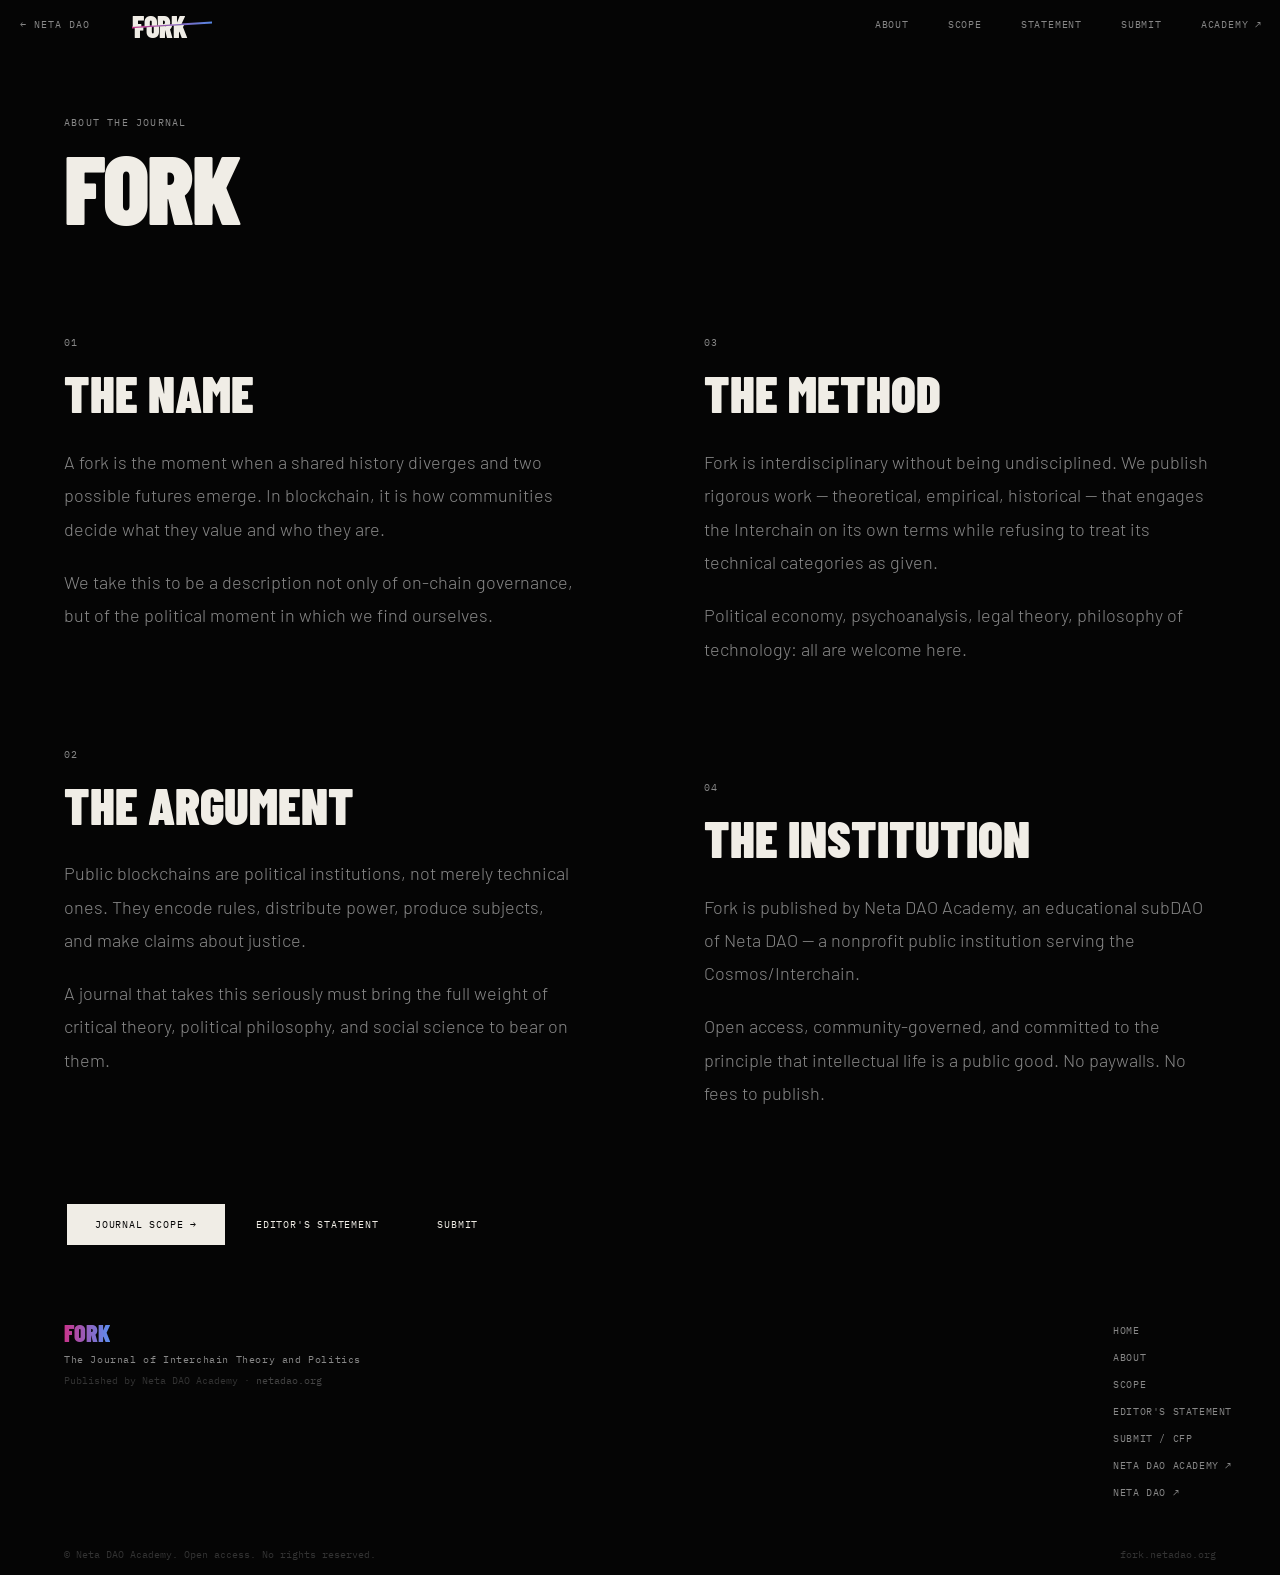
==== about.html @ 756f31cd "Add files via upload" ====
<!DOCTYPE html>
<html lang="en">
<head>
  <meta charset="UTF-8" />
  <meta name="viewport" content="width=device-width, initial-scale=1.0" />
  <title>About — Fork</title>
  <meta name="description" content="About Fork: The Journal of Interchain Theory and Politics." />
  <link rel="preconnect" href="https://fonts.googleapis.com" />
  <link rel="preconnect" href="https://fonts.gstatic.com" crossorigin />
  <link href="https://fonts.googleapis.com/css2?family=Barlow+Condensed:wght@400;700;900&family=IBM+Plex+Mono:wght@400;500&family=Barlow:wght@300;400&display=swap" rel="stylesheet" />
  <style>
    :root {
      --ink:   #050505;
      --paper: #f0ede6;
      --dim:   #888;
      --pink:  #C9338A;
      --blue:  #5B8EF0;
      --rule:  3px solid #050505;
      --thin:  1px solid #1a1a1a;
      --font-display: 'Barlow Condensed', sans-serif;
      --font-body:    'Barlow', sans-serif;
      --font-mono:    'IBM Plex Mono', monospace;
    }

    *, *::before, *::after { box-sizing: border-box; margin: 0; padding: 0; }
    html { scroll-behavior: smooth; }
    body {
      background: var(--ink);
      color: var(--paper);
      font-family: var(--font-body);
      -webkit-font-smoothing: antialiased;
    }
    a { color: inherit; text-decoration: none; }

    .grad-text {
      background: linear-gradient(90deg, #C9338A 0%, #5B8EF0 100%);
      -webkit-background-clip: text;
      -webkit-text-fill-color: transparent;
      background-clip: text;
    }

    /* ── Nav strip ── */
    .nav {
      position: fixed; top: 0; left: 0; right: 0; z-index: 100;
      border-bottom: var(--rule); background: var(--ink);
      display: flex; align-items: stretch; height: 52px;
    }
    .nav-home {
      font-family: var(--font-mono); font-size: 10px; letter-spacing: 0.1em;
      text-transform: uppercase; color: var(--dim);
      display: flex; align-items: center; padding: 0 20px;
      border-right: var(--rule); transition: color 0.15s;
    }
    .nav-home:hover { color: var(--paper); }
    .nav-title {
      font-family: var(--font-display); font-size: 18px; font-weight: 900;
      text-transform: uppercase; letter-spacing: 0.02em;
      display: flex; align-items: center; padding: 0 24px;
    }
    .nav-right {
      margin-left: auto; display: flex; align-items: stretch;
    }
    .nav-right a {
      font-family: var(--font-mono); font-size: 10px; letter-spacing: 0.08em;
      text-transform: uppercase; color: var(--dim);
      display: flex; align-items: center; padding: 0 18px;
      border-left: var(--rule); transition: color 0.15s;
    }
    .nav-right a:hover { color: var(--paper); }

    /* ── Cover — full viewport ── */
    .cover {
      display: grid;
      grid-template-rows: 1fr auto;
      border-bottom: var(--rule);
      padding-top: 52px;
    }
    .cover-main {
      display: grid;
      grid-template-columns: 1fr 1fr;
      border-bottom: var(--rule);
    }
    .cover-title-panel {
      padding: 72px 64px;
      border-right: var(--rule);
      display: flex;
      flex-direction: column;
      justify-content: flex-end;
    }
    .fork-label {
      font-family: var(--font-mono); font-size: 10px; letter-spacing: 0.14em;
      text-transform: uppercase; color: var(--dim); margin-bottom: 24px;
    }
    .fork-name {
      font-family: var(--font-display);
      font-size: clamp(96px, 14vw, 180px);
      font-weight: 900;
      text-transform: uppercase;
      line-height: 0.85;
      letter-spacing: -0.02em;
      margin-bottom: 28px;
    }
    .fork-subtitle {
      font-family: var(--font-display);
      font-size: clamp(18px, 2.5vw, 28px);
      font-weight: 400;
      text-transform: uppercase;
      letter-spacing: 0.04em;
      color: var(--dim);
      line-height: 1.3;
      max-width: 480px;
    }
    .cover-info-panel {
      padding: 72px 64px;
      display: flex;
      flex-direction: column;
      justify-content: flex-end;
    }
    .cover-meta {
      font-family: var(--font-mono); font-size: 10px;
      color: var(--dim); letter-spacing: 0.06em; text-transform: uppercase;
      margin-bottom: 32px; line-height: 2;
    }
    .cover-meta span { color: var(--paper); }
    .cover-statement {
      font-size: 16px; font-weight: 300; color: var(--paper);
      line-height: 1.8; max-width: 480px; margin-bottom: 40px;
    }
    .cover-cta { display: flex; gap: 0; }
    .btn {
      font-family: var(--font-mono); font-size: 10px; letter-spacing: 0.08em;
      text-transform: uppercase; padding: 14px 28px; cursor: pointer;
      display: inline-flex; align-items: center; gap: 8px;
      border: var(--rule); transition: all 0.15s;
    }
    .btn + .btn { border-left: none; }
    .btn-primary { background: var(--paper); color: var(--ink); }
    .btn-primary:hover { background: #d8d5ce; }
    .btn-outline { background: transparent; color: var(--paper); }
    .btn-outline:hover { background: #111; }

    /* Issue number bar */
    .cover-strip {
      display: flex; align-items: center; justify-content: space-between;
      padding: 16px 64px; border-top: none;
    }
    .cover-strip-label {
      font-family: var(--font-mono); font-size: 10px; color: var(--dim);
      letter-spacing: 0.1em; text-transform: uppercase;
    }
    .cover-strip-status {
      font-family: var(--font-mono); font-size: 10px; letter-spacing: 0.08em;
      text-transform: uppercase; padding: 4px 12px; border: 1px solid var(--pink); color: var(--pink);
    }

    /* ── Manifesto section ── */
    .section { border-bottom: var(--rule); }
    .section-inner { padding: 72px 64px; }
    .section-label {
      font-family: var(--font-mono); font-size: 10px; letter-spacing: 0.14em;
      text-transform: uppercase; color: var(--dim); margin-bottom: 20px;
      display: flex; align-items: center; gap: 12px;
    }
    .section-label::before { content: ''; display: block; width: 24px; height: 2px; background: currentColor; flex-shrink: 0; }
    .manifesto-grid {
      display: grid; grid-template-columns: 1fr 1fr; gap: 0;
      border-top: var(--rule);
    }
    .manifesto-panel {
      padding: 48px; border-right: var(--rule);
    }
    .manifesto-panel:last-child { border-right: none; }
    .manifesto-panel:nth-child(n+3) { border-top: var(--rule); }
    .manifesto-num {
      font-family: var(--font-mono); font-size: 10px; color: var(--dim);
      letter-spacing: 0.08em; margin-bottom: 20px; display: block;
    }
    .manifesto-heading {
      font-family: var(--font-display); font-size: 28px; font-weight: 900;
      text-transform: uppercase; line-height: 1; margin-bottom: 16px;
    }
    .manifesto-body { font-size: 14px; color: var(--dim); line-height: 1.75; font-weight: 300; }

    /* ── Scope ── */
    .scope-grid {
      display: grid; grid-template-columns: repeat(4, 1fr);
      border-top: var(--rule);
    }
    .scope-item {
      padding: 32px 28px; border-right: var(--rule);
    }
    .scope-item:last-child { border-right: none; }
    .scope-item h4 {
      font-family: var(--font-display); font-size: 20px; font-weight: 900;
      text-transform: uppercase; margin-bottom: 10px;
    }
    .scope-item p { font-size: 13px; color: var(--dim); line-height: 1.7; }

    /* ── Submissions form ── */
    .submissions-grid {
      display: grid; grid-template-columns: 1fr 1fr;
      border-top: var(--rule);
    }
    .submissions-info { padding: 56px 64px; border-right: var(--rule); }
    .submissions-form-panel { padding: 56px 64px; }
    .form-group { margin-bottom: 24px; }
    .form-label {
      font-family: var(--font-mono); font-size: 10px; letter-spacing: 0.1em;
      text-transform: uppercase; color: var(--dim); display: block; margin-bottom: 8px;
    }
    .form-input, .form-select, .form-textarea {
      width: 100%; background: #0d0d0d; border: var(--thin);
      color: var(--paper); font-family: var(--font-body); font-size: 14px;
      padding: 12px 14px; outline: none; transition: border-color 0.15s;
      -webkit-appearance: none;
    }
    .form-input:focus, .form-select:focus, .form-textarea:focus { border-color: var(--blue); }
    .form-textarea { resize: vertical; min-height: 120px; }
    .form-select { cursor: pointer; }
    .form-select option { background: #111; }
    .form-note { font-size: 12px; color: var(--dim); line-height: 1.65; margin-top: 20px; }

    /* ── Footer ── */
    .footer { border-top: var(--rule); }
    .footer-inner {
      display: grid; grid-template-columns: 1fr auto;
      border-bottom: var(--rule);
    }
    .footer-left { padding: 32px 64px; border-right: var(--rule); }
    .footer-right { padding: 32px 48px; }
    .footer-name {
      font-family: var(--font-display); font-size: 24px; font-weight: 900;
      text-transform: uppercase; margin-bottom: 6px;
    }
    .footer-tagline { font-family: var(--font-mono); font-size: 10px; color: var(--dim); letter-spacing: 0.06em; }
    .footer-links { list-style: none; display: flex; flex-direction: column; gap: 8px; }
    .footer-links a { font-family: var(--font-mono); font-size: 10px; letter-spacing: 0.06em; text-transform: uppercase; color: var(--dim); transition: color 0.15s; }
    .footer-links a:hover { color: var(--paper); }
    .footer-bottom { padding: 14px 64px; display: flex; justify-content: space-between; align-items: center; }
    .footer-copy { font-family: var(--font-mono); font-size: 10px; color: #333; }

    /* ── Animations ── */
    .reveal { opacity: 0; transform: translateY(12px); transition: opacity 0.5s ease, transform 0.5s ease; }
    .reveal.visible { opacity: 1; transform: translateY(0); }
    @media (prefers-reduced-motion: reduce) { .reveal { opacity: 1; transform: none; transition: none; } }

    /* ── Responsive ── */
    @media (max-width: 900px) {
      .cover-main { grid-template-columns: 1fr; }
      .cover-title-panel { border-right: none; border-bottom: var(--rule); padding: 56px 36px; }
      .cover-info-panel { padding: 48px 36px; }
      .cover-strip { padding: 14px 36px; }
      .section-inner { padding: 48px 36px; }
      .manifesto-grid { grid-template-columns: 1fr; }
      .manifesto-panel { border-right: none; border-bottom: var(--rule); }
      .manifesto-panel:last-child { border-bottom: none; }
      .manifesto-panel:nth-child(n+3) { border-top: none; }
      .scope-grid { grid-template-columns: 1fr 1fr; }
      .scope-item:nth-child(2n) { border-right: none; }
      .scope-item:nth-child(n+3) { border-top: var(--rule); }
      .submissions-grid { grid-template-columns: 1fr; }
      .submissions-info { border-right: none; border-bottom: var(--rule); padding: 48px 36px; }
      .submissions-form-panel { padding: 48px 36px; }
      .footer-inner { grid-template-columns: 1fr; }
      .footer-left { border-right: none; border-bottom: var(--rule); padding: 28px 36px; }
      .footer-right { padding: 28px 36px; }
      .footer-bottom { padding: 14px 36px; flex-direction: column; gap: 8px; align-items: flex-start; }
    }
    @media (max-width: 640px) {
      .nav-title { display: none; }
      .fork-name { font-size: clamp(72px, 18vw, 120px); }
      .scope-grid { grid-template-columns: 1fr; }
      .scope-item { border-right: none; border-bottom: var(--rule); }
      .scope-item:last-child { border-bottom: none; }
      .nav-right a:not(:last-child) { display: none; }
    }
  
  .active-nav { color: var(--paper) !important; }
  .nav-logo-link { text-decoration: none; transition: opacity 0.15s; }
  .nav-logo-link:hover { opacity: 0.8; }</style>
</head>
<body>

  <nav class="nav">
    <a href="https://netadao.org" class="nav-home">← Neta DAO</a>
    <a href="/" class="nav-logo-link" style="display:flex;align-items:center;padding:0 16px;border-right:var(--rule);border-left:var(--rule);"><svg viewBox="0 0 160 66" width="80" height="33" xmlns="http://www.w3.org/2000/svg">
        <defs>
          <clipPath id="nt"><polygon points="0,0 160,0 160,28 0,38"/></clipPath>
          <clipPath id="nb"><polygon points="4,40 164,30 164,73 4,73"/></clipPath>
          <linearGradient id="ng2" x1="0" y1="0" x2="1" y2="0"><stop offset="0%" stop-color="#C9338A"/><stop offset="100%" stop-color="#5B8EF0"/></linearGradient>
        </defs>
        <polygon points="0,37 160,27 160,31 0,41" fill="url(#ng2)" opacity="0.95"/>
        <text clip-path="url(#nt)" x="0" y="56" font-family="'Barlow Condensed',sans-serif" font-weight="900" font-size="56" fill="#f0ede6" letter-spacing="-1">FORK</text>
        <text clip-path="url(#nb)" x="4" y="59" font-family="'Barlow Condensed',sans-serif" font-weight="900" font-size="56" fill="#f0ede6" letter-spacing="-1">FORK</text>
      </svg></a>
    <div class="nav-right">
      <a href="/">About</a>
      <a href="/scope.html">Scope</a>
      <a href="/statement.html">Statement</a>
      <a href="/submit.html">Submit</a>
      <a href="https://academy.netadao.org">Academy ↗</a>
    </div>
  </nav>

  <div style="margin-top:52px;border-bottom:var(--rule);">
    <div style="padding:64px 64px 48px;border-bottom:var(--rule);">
      <p style="font-family:'IBM Plex Mono',monospace;font-size:10px;color:var(--dim);letter-spacing:0.12em;text-transform:uppercase;margin-bottom:16px;">About the Journal</p>
      <h1 style="font-family:'Barlow Condensed',sans-serif;font-size:clamp(52px,8vw,96px);font-weight:900;text-transform:uppercase;line-height:0.88;letter-spacing:-0.02em;">Fork</h1>
    </div>
    <div style="display:grid;grid-template-columns:1fr 1fr;">
      <div style="border-right:var(--rule);">
        <div style="padding:56px 64px;border-bottom:var(--rule);">
          <span style="font-family:'IBM Plex Mono',monospace;font-size:10px;color:var(--dim);letter-spacing:0.1em;text-transform:uppercase;display:block;margin-bottom:20px;">01</span>
          <h2 style="font-family:'Barlow Condensed',sans-serif;font-size:clamp(36px,4vw,56px);font-weight:900;text-transform:uppercase;line-height:0.95;margin-bottom:28px;">The Name</h2>
          <p style="font-size:18px;color:var(--dim);line-height:1.85;font-weight:300;">A fork is the moment when a shared history diverges and two possible futures emerge. In blockchain, it is how communities decide what they value and who they are.</p>
          <p style="font-size:18px;color:var(--dim);line-height:1.85;font-weight:300;margin-top:20px;">We take this to be a description not only of on-chain governance, but of the political moment in which we find ourselves.</p>
        </div>
        <div style="padding:56px 64px;">
          <span style="font-family:'IBM Plex Mono',monospace;font-size:10px;color:var(--dim);letter-spacing:0.1em;text-transform:uppercase;display:block;margin-bottom:20px;">02</span>
          <h2 style="font-family:'Barlow Condensed',sans-serif;font-size:clamp(36px,4vw,56px);font-weight:900;text-transform:uppercase;line-height:0.95;margin-bottom:28px;">The Argument</h2>
          <p style="font-size:18px;color:var(--dim);line-height:1.85;font-weight:300;">Public blockchains are political institutions, not merely technical ones. They encode rules, distribute power, produce subjects, and make claims about justice.</p>
          <p style="font-size:18px;color:var(--dim);line-height:1.85;font-weight:300;margin-top:20px;">A journal that takes this seriously must bring the full weight of critical theory, political philosophy, and social science to bear on them.</p>
        </div>
      </div>
      <div>
        <div style="padding:56px 64px;border-bottom:var(--rule);">
          <span style="font-family:'IBM Plex Mono',monospace;font-size:10px;color:var(--dim);letter-spacing:0.1em;text-transform:uppercase;display:block;margin-bottom:20px;">03</span>
          <h2 style="font-family:'Barlow Condensed',sans-serif;font-size:clamp(36px,4vw,56px);font-weight:900;text-transform:uppercase;line-height:0.95;margin-bottom:28px;">The Method</h2>
          <p style="font-size:18px;color:var(--dim);line-height:1.85;font-weight:300;">Fork is interdisciplinary without being undisciplined. We publish rigorous work — theoretical, empirical, historical — that engages the Interchain on its own terms while refusing to treat its technical categories as given.</p>
          <p style="font-size:18px;color:var(--dim);line-height:1.85;font-weight:300;margin-top:20px;">Political economy, psychoanalysis, legal theory, philosophy of technology: all are welcome here.</p>
        </div>
        <div style="padding:56px 64px;">
          <span style="font-family:'IBM Plex Mono',monospace;font-size:10px;color:var(--dim);letter-spacing:0.1em;text-transform:uppercase;display:block;margin-bottom:20px;">04</span>
          <h2 style="font-family:'Barlow Condensed',sans-serif;font-size:clamp(36px,4vw,56px);font-weight:900;text-transform:uppercase;line-height:0.95;margin-bottom:28px;">The Institution</h2>
          <p style="font-size:18px;color:var(--dim);line-height:1.85;font-weight:300;">Fork is published by Neta DAO Academy, an educational subDAO of Neta DAO — a nonprofit public institution serving the Cosmos/Interchain.</p>
          <p style="font-size:18px;color:var(--dim);line-height:1.85;font-weight:300;margin-top:20px;">Open access, community-governed, and committed to the principle that intellectual life is a public good. No paywalls. No fees to publish.</p>
        </div>
      </div>
    </div>
    <div style="padding:32px 64px;border-top:var(--rule);display:flex;gap:0;">
      <a href="/scope.html" class="btn btn-primary">Journal Scope →</a>
      <a href="/statement.html" class="btn btn-outline">Editor's Statement</a>
      <a href="/submit.html" class="btn btn-outline">Submit</a>
    </div>
  </div>

  <footer class="footer">
    <div class="footer-inner">
      <div class="footer-left">
        <p class="footer-name"><span class="grad-text">Fork</span></p>
        <p class="footer-tagline">The Journal of Interchain Theory and Politics</p>
        <p style="font-family:'IBM Plex Mono',monospace;font-size:10px;color:#333;margin-top:8px;">Published by Neta DAO Academy · <a href="https://netadao.org" style="color:#444;">netadao.org</a></p>
      </div>
      <div class="footer-right">
        <ul class="footer-links">
          <li><a href="/">Home</a></li>
          <li><a href="/about.html">About</a></li>
          <li><a href="/scope.html">Scope</a></li>
          <li><a href="/statement.html">Editor's Statement</a></li>
          <li><a href="/submit.html">Submit / CFP</a></li>
          <li><a href="https://academy.netadao.org">Neta DAO Academy ↗</a></li>
          <li><a href="https://netadao.org">Neta DAO ↗</a></li>
        </ul>
      </div>
    </div>
    <div class="footer-bottom">
      <p class="footer-copy">© Neta DAO Academy. Open access. No rights reserved.</p>
      <p class="footer-copy">fork.netadao.org</p>
    </div>
  </footer>
  <script>
    const revealEls = document.querySelectorAll('.reveal');
    if (revealEls.length) {
      const obs = new IntersectionObserver(entries => {
        entries.forEach(e => { if (e.isIntersecting) { e.target.classList.add('visible'); obs.unobserve(e.target); } });
      }, { threshold: 0.08 });
      revealEls.forEach(el => obs.observe(el));
    }
  </script>
</body>
</html>
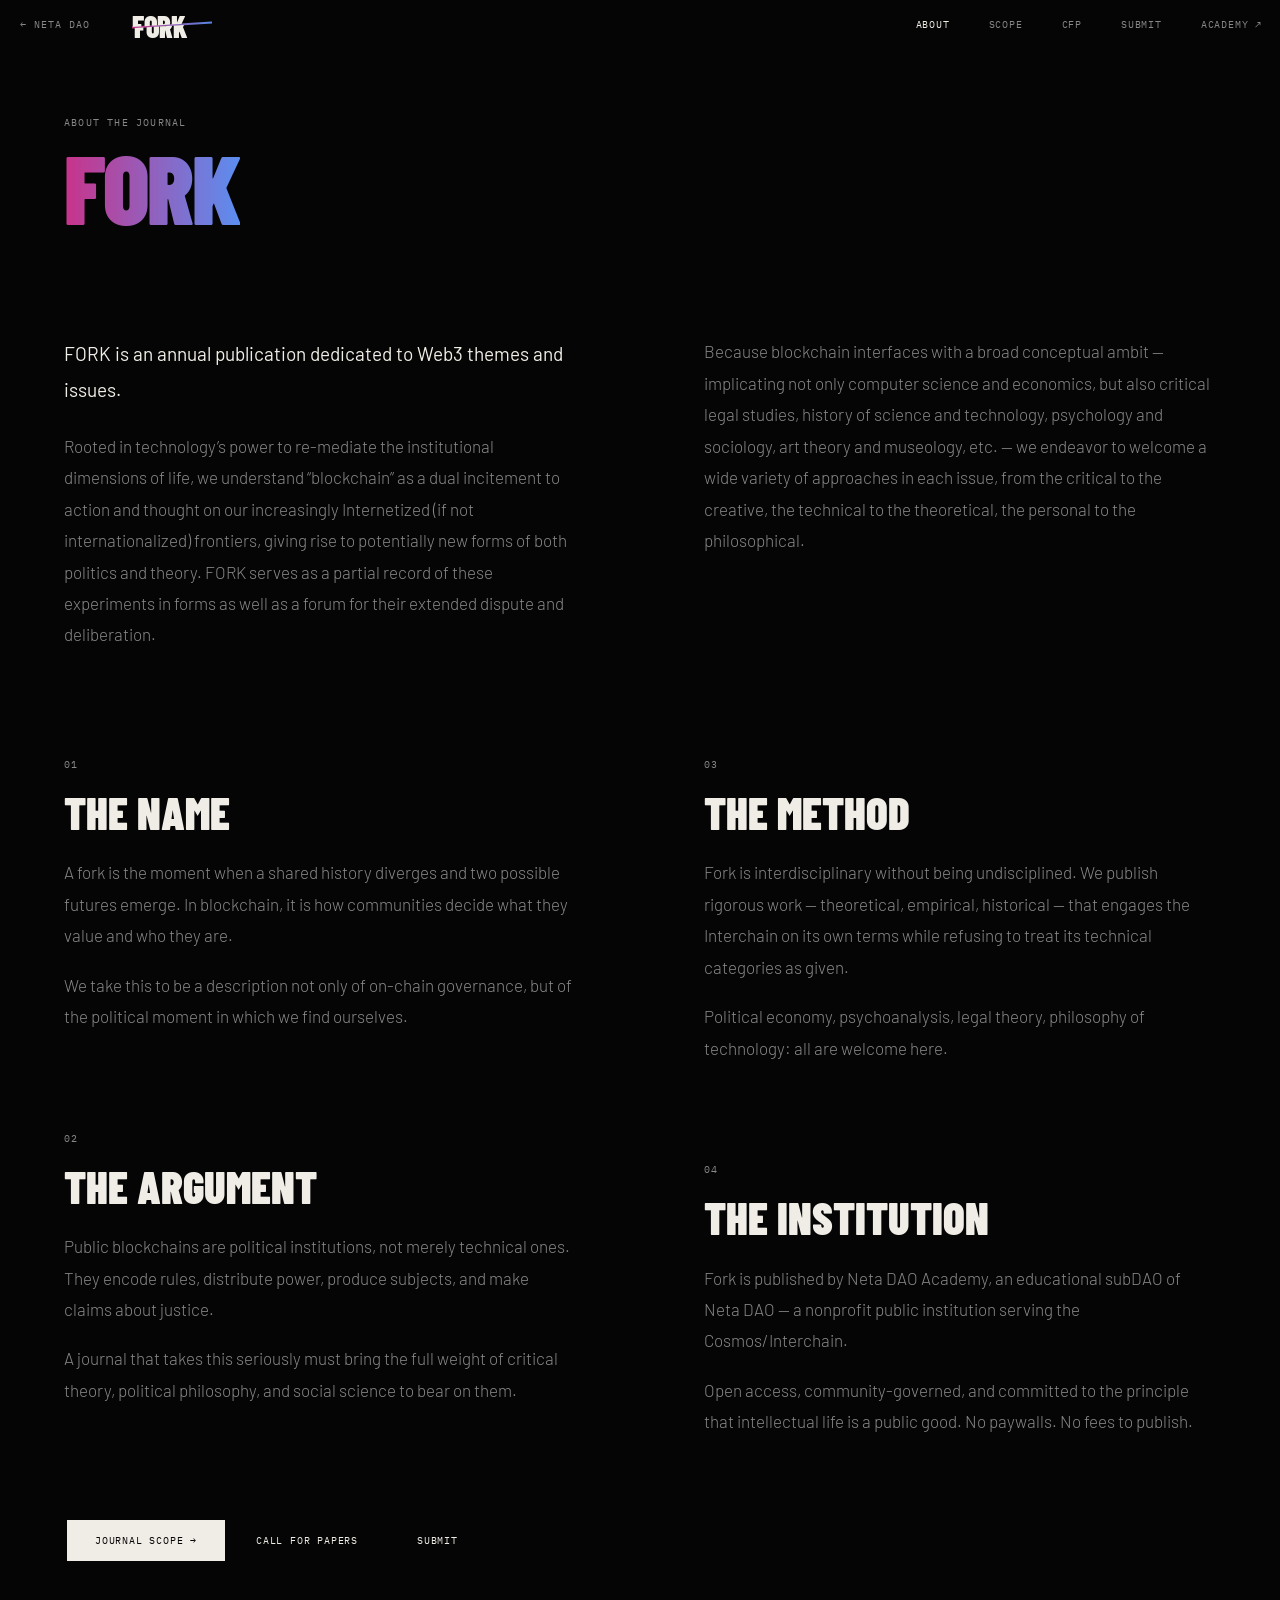
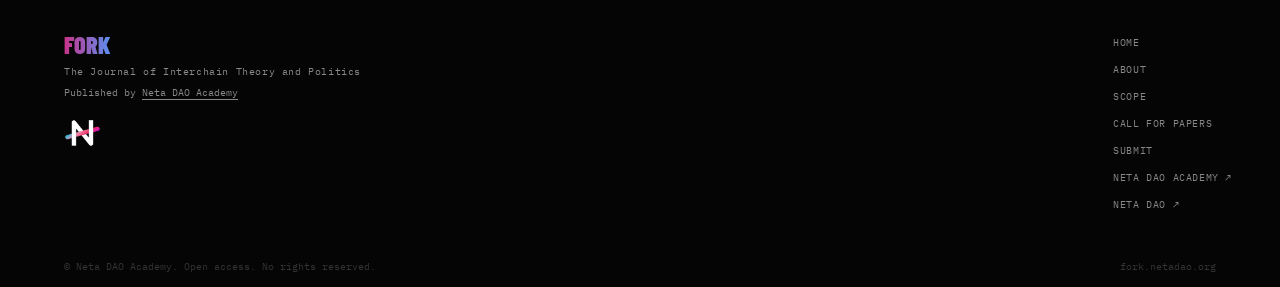
==== commit 508d314b: "Add Neta DAO Radio and a mark-only Neta DAO footer link - Load the shared Neta DAO Radio (https://ne" ====
--- a/about.html
+++ b/about.html
@@ -238,6 +238,11 @@
     .footer-links a:hover { color: var(--paper); }
     .footer-bottom { padding: 14px 64px; display: flex; justify-content: space-between; align-items: center; }
     .footer-copy { font-family: var(--font-mono); font-size: 10px; color: #333; }
+    .footer-publisher { font-family: var(--font-mono); font-size: 10px; color: var(--dim); margin-top: 8px; }
+    .footer-publisher a { color: var(--dim); text-decoration: underline; text-underline-offset: 3px; }
+    .footer-dao { display: inline-block; margin-top: 20px; transition: opacity 0.15s; }
+    .footer-dao img { display: block; width: auto; height: 28px; }
+    .footer-dao:hover { opacity: 0.72; }
 
     /* ── Animations ── */
     .reveal { opacity: 0; transform: translateY(12px); transition: opacity 0.5s ease, transform 0.5s ease; }
@@ -278,6 +283,11 @@
   .active-nav { color: var(--paper) !important; }
   .nav-logo-link { text-decoration: none; transition: opacity 0.15s; }
   .nav-logo-link:hover { opacity: 0.8; }</style>
+  <style>
+  .active-nav { color: var(--paper) !important; }
+  .nav-logo-link { text-decoration: none; transition: opacity 0.15s; }
+  .nav-logo-link:hover { opacity: 0.8; }</style>
+  <script src="https://netadao.org/radio/radio.js" defer></script>
 </head>
 <body>
 
@@ -290,57 +300,74 @@
           <linearGradient id="ng2" x1="0" y1="0" x2="1" y2="0"><stop offset="0%" stop-color="#C9338A"/><stop offset="100%" stop-color="#5B8EF0"/></linearGradient>
         </defs>
         <polygon points="0,37 160,27 160,31 0,41" fill="url(#ng2)" opacity="0.95"/>
-        <text clip-path="url(#nt)" x="0" y="56" font-family="'Barlow Condensed',sans-serif" font-weight="900" font-size="56" fill="#f0ede6" letter-spacing="-1">FORK</text>
-        <text clip-path="url(#nb)" x="4" y="59" font-family="'Barlow Condensed',sans-serif" font-weight="900" font-size="56" fill="#f0ede6" letter-spacing="-1">FORK</text>
+        <text clip-path="url(#nt)" x="0" y="56" font-family="'Barlow Condensed', sans-serif" font-weight="900" font-size="56" fill="#f0ede6" letter-spacing="-1">FORK</text>
+        <text clip-path="url(#nb)" x="4" y="59" font-family="'Barlow Condensed', sans-serif" font-weight="900" font-size="56" fill="#f0ede6" letter-spacing="-1">FORK</text>
       </svg></a>
     <div class="nav-right">
-      <a href="/">About</a>
+      <a href="/about.html" class="active-nav">About</a>
       <a href="/scope.html">Scope</a>
-      <a href="/statement.html">Statement</a>
+      <a href="/cfp.html">CFP</a>
       <a href="/submit.html">Submit</a>
       <a href="https://academy.netadao.org">Academy ↗</a>
     </div>
   </nav>
 
   <div style="margin-top:52px;border-bottom:var(--rule);">
+
+    <!-- Header -->
     <div style="padding:64px 64px 48px;border-bottom:var(--rule);">
       <p style="font-family:'IBM Plex Mono',monospace;font-size:10px;color:var(--dim);letter-spacing:0.12em;text-transform:uppercase;margin-bottom:16px;">About the Journal</p>
-      <h1 style="font-family:'Barlow Condensed',sans-serif;font-size:clamp(52px,8vw,96px);font-weight:900;text-transform:uppercase;line-height:0.88;letter-spacing:-0.02em;">Fork</h1>
-    </div>
-    <div style="display:grid;grid-template-columns:1fr 1fr;">
+      <h1 style="font-family:'Barlow Condensed',sans-serif;font-size:clamp(52px,8vw,96px);font-weight:900;text-transform:uppercase;line-height:0.88;letter-spacing:-0.02em;margin-bottom:0;"><span class="grad-text">Fork</span></h1>
+    </div>
+
+    <!-- About Fork blurb (from uploaded draft) -->
+    <div style="display:grid;grid-template-columns:1fr 1fr;border-bottom:var(--rule);">
+      <div style="padding:56px 64px;border-right:var(--rule);">
+        <p style="font-size:19px;color:var(--paper);line-height:1.85;font-weight:400;margin-bottom:24px;">FORK is an annual publication dedicated to Web3 themes and issues.</p>
+        <p style="font-size:17px;color:var(--dim);line-height:1.85;font-weight:300;">Rooted in technology&#x2019;s power to re-mediate the institutional dimensions of life, we understand &#x201C;blockchain&#x201D; as a dual incitement to action and thought on our increasingly Internetized (if not internationalized) frontiers, giving rise to potentially new forms of both politics and theory. FORK serves as a partial record of these experiments in forms as well as a forum for their extended dispute and deliberation.</p>
+      </div>
+      <div style="padding:56px 64px;">
+        <p style="font-size:17px;color:var(--dim);line-height:1.85;font-weight:300;">Because blockchain interfaces with a broad conceptual ambit &#x2014; implicating not only computer science and economics, but also critical legal studies, history of science and technology, psychology and sociology, art theory and museology, etc. &#x2014; we endeavor to welcome a wide variety of approaches in each issue, from the critical to the creative, the technical to the theoretical, the personal to the philosophical.</p>
+      </div>
+    </div>
+
+    <!-- Four principles (from old about.html) -->
+    <div style="display:grid;grid-template-columns:1fr 1fr;border-bottom:var(--rule);">
       <div style="border-right:var(--rule);">
-        <div style="padding:56px 64px;border-bottom:var(--rule);">
+        <div style="padding:48px 64px;border-bottom:var(--rule);">
           <span style="font-family:'IBM Plex Mono',monospace;font-size:10px;color:var(--dim);letter-spacing:0.1em;text-transform:uppercase;display:block;margin-bottom:20px;">01</span>
-          <h2 style="font-family:'Barlow Condensed',sans-serif;font-size:clamp(36px,4vw,56px);font-weight:900;text-transform:uppercase;line-height:0.95;margin-bottom:28px;">The Name</h2>
-          <p style="font-size:18px;color:var(--dim);line-height:1.85;font-weight:300;">A fork is the moment when a shared history diverges and two possible futures emerge. In blockchain, it is how communities decide what they value and who they are.</p>
-          <p style="font-size:18px;color:var(--dim);line-height:1.85;font-weight:300;margin-top:20px;">We take this to be a description not only of on-chain governance, but of the political moment in which we find ourselves.</p>
+          <h2 style="font-family:'Barlow Condensed',sans-serif;font-size:clamp(32px,3.5vw,48px);font-weight:900;text-transform:uppercase;line-height:0.95;margin-bottom:24px;">The Name</h2>
+          <p style="font-size:17px;color:var(--dim);line-height:1.85;font-weight:300;">A fork is the moment when a shared history diverges and two possible futures emerge. In blockchain, it is how communities decide what they value and who they are.</p>
+          <p style="font-size:17px;color:var(--dim);line-height:1.85;font-weight:300;margin-top:18px;">We take this to be a description not only of on-chain governance, but of the political moment in which we find ourselves.</p>
         </div>
-        <div style="padding:56px 64px;">
+        <div style="padding:48px 64px;">
           <span style="font-family:'IBM Plex Mono',monospace;font-size:10px;color:var(--dim);letter-spacing:0.1em;text-transform:uppercase;display:block;margin-bottom:20px;">02</span>
-          <h2 style="font-family:'Barlow Condensed',sans-serif;font-size:clamp(36px,4vw,56px);font-weight:900;text-transform:uppercase;line-height:0.95;margin-bottom:28px;">The Argument</h2>
-          <p style="font-size:18px;color:var(--dim);line-height:1.85;font-weight:300;">Public blockchains are political institutions, not merely technical ones. They encode rules, distribute power, produce subjects, and make claims about justice.</p>
-          <p style="font-size:18px;color:var(--dim);line-height:1.85;font-weight:300;margin-top:20px;">A journal that takes this seriously must bring the full weight of critical theory, political philosophy, and social science to bear on them.</p>
+          <h2 style="font-family:'Barlow Condensed',sans-serif;font-size:clamp(32px,3.5vw,48px);font-weight:900;text-transform:uppercase;line-height:0.95;margin-bottom:24px;">The Argument</h2>
+          <p style="font-size:17px;color:var(--dim);line-height:1.85;font-weight:300;">Public blockchains are political institutions, not merely technical ones. They encode rules, distribute power, produce subjects, and make claims about justice.</p>
+          <p style="font-size:17px;color:var(--dim);line-height:1.85;font-weight:300;margin-top:18px;">A journal that takes this seriously must bring the full weight of critical theory, political philosophy, and social science to bear on them.</p>
         </div>
       </div>
       <div>
-        <div style="padding:56px 64px;border-bottom:var(--rule);">
+        <div style="padding:48px 64px;border-bottom:var(--rule);">
           <span style="font-family:'IBM Plex Mono',monospace;font-size:10px;color:var(--dim);letter-spacing:0.1em;text-transform:uppercase;display:block;margin-bottom:20px;">03</span>
-          <h2 style="font-family:'Barlow Condensed',sans-serif;font-size:clamp(36px,4vw,56px);font-weight:900;text-transform:uppercase;line-height:0.95;margin-bottom:28px;">The Method</h2>
-          <p style="font-size:18px;color:var(--dim);line-height:1.85;font-weight:300;">Fork is interdisciplinary without being undisciplined. We publish rigorous work — theoretical, empirical, historical — that engages the Interchain on its own terms while refusing to treat its technical categories as given.</p>
-          <p style="font-size:18px;color:var(--dim);line-height:1.85;font-weight:300;margin-top:20px;">Political economy, psychoanalysis, legal theory, philosophy of technology: all are welcome here.</p>
+          <h2 style="font-family:'Barlow Condensed',sans-serif;font-size:clamp(32px,3.5vw,48px);font-weight:900;text-transform:uppercase;line-height:0.95;margin-bottom:24px;">The Method</h2>
+          <p style="font-size:17px;color:var(--dim);line-height:1.85;font-weight:300;">Fork is interdisciplinary without being undisciplined. We publish rigorous work &#x2014; theoretical, empirical, historical &#x2014; that engages the Interchain on its own terms while refusing to treat its technical categories as given.</p>
+          <p style="font-size:17px;color:var(--dim);line-height:1.85;font-weight:300;margin-top:18px;">Political economy, psychoanalysis, legal theory, philosophy of technology: all are welcome here.</p>
         </div>
-        <div style="padding:56px 64px;">
+        <div style="padding:48px 64px;">
           <span style="font-family:'IBM Plex Mono',monospace;font-size:10px;color:var(--dim);letter-spacing:0.1em;text-transform:uppercase;display:block;margin-bottom:20px;">04</span>
-          <h2 style="font-family:'Barlow Condensed',sans-serif;font-size:clamp(36px,4vw,56px);font-weight:900;text-transform:uppercase;line-height:0.95;margin-bottom:28px;">The Institution</h2>
-          <p style="font-size:18px;color:var(--dim);line-height:1.85;font-weight:300;">Fork is published by Neta DAO Academy, an educational subDAO of Neta DAO — a nonprofit public institution serving the Cosmos/Interchain.</p>
-          <p style="font-size:18px;color:var(--dim);line-height:1.85;font-weight:300;margin-top:20px;">Open access, community-governed, and committed to the principle that intellectual life is a public good. No paywalls. No fees to publish.</p>
+          <h2 style="font-family:'Barlow Condensed',sans-serif;font-size:clamp(32px,3.5vw,48px);font-weight:900;text-transform:uppercase;line-height:0.95;margin-bottom:24px;">The Institution</h2>
+          <p style="font-size:17px;color:var(--dim);line-height:1.85;font-weight:300;">Fork is published by Neta DAO Academy, an educational subDAO of Neta DAO &#x2014; a nonprofit public institution serving the Cosmos/Interchain.</p>
+          <p style="font-size:17px;color:var(--dim);line-height:1.85;font-weight:300;margin-top:18px;">Open access, community-governed, and committed to the principle that intellectual life is a public good. No paywalls. No fees to publish.</p>
         </div>
       </div>
     </div>
-    <div style="padding:32px 64px;border-top:var(--rule);display:flex;gap:0;">
-      <a href="/scope.html" class="btn btn-primary">Journal Scope →</a>
-      <a href="/statement.html" class="btn btn-outline">Editor's Statement</a>
-      <a href="/submit.html" class="btn btn-outline">Submit</a>
+
+    <!-- CTA row -->
+    <div style="padding:28px 64px;display:flex;gap:0;">
+      <a href="/scope.html" class="btn btn-primary">Journal Scope &#x2192;</a>
+      <a href="/cfp.html" class="btn btn-outline" style="border-left:none;">Call for Papers</a>
+      <a href="/submit.html" class="btn btn-outline" style="border-left:none;">Submit</a>
     </div>
   </div>
 
@@ -349,15 +376,16 @@
       <div class="footer-left">
         <p class="footer-name"><span class="grad-text">Fork</span></p>
         <p class="footer-tagline">The Journal of Interchain Theory and Politics</p>
-        <p style="font-family:'IBM Plex Mono',monospace;font-size:10px;color:#333;margin-top:8px;">Published by Neta DAO Academy · <a href="https://netadao.org" style="color:#444;">netadao.org</a></p>
+        <p class="footer-publisher">Published by <a href="https://academy.netadao.org">Neta DAO Academy</a></p>
+        <a class="footer-dao" href="https://netadao.org" aria-label="Neta DAO"><img src="/assets/neta-mark-night.png" alt="" width="251" height="192"></a>
       </div>
       <div class="footer-right">
         <ul class="footer-links">
           <li><a href="/">Home</a></li>
           <li><a href="/about.html">About</a></li>
           <li><a href="/scope.html">Scope</a></li>
-          <li><a href="/statement.html">Editor's Statement</a></li>
-          <li><a href="/submit.html">Submit / CFP</a></li>
+          <li><a href="/cfp.html">Call for Papers</a></li>
+          <li><a href="/submit.html">Submit</a></li>
           <li><a href="https://academy.netadao.org">Neta DAO Academy ↗</a></li>
           <li><a href="https://netadao.org">Neta DAO ↗</a></li>
         </ul>
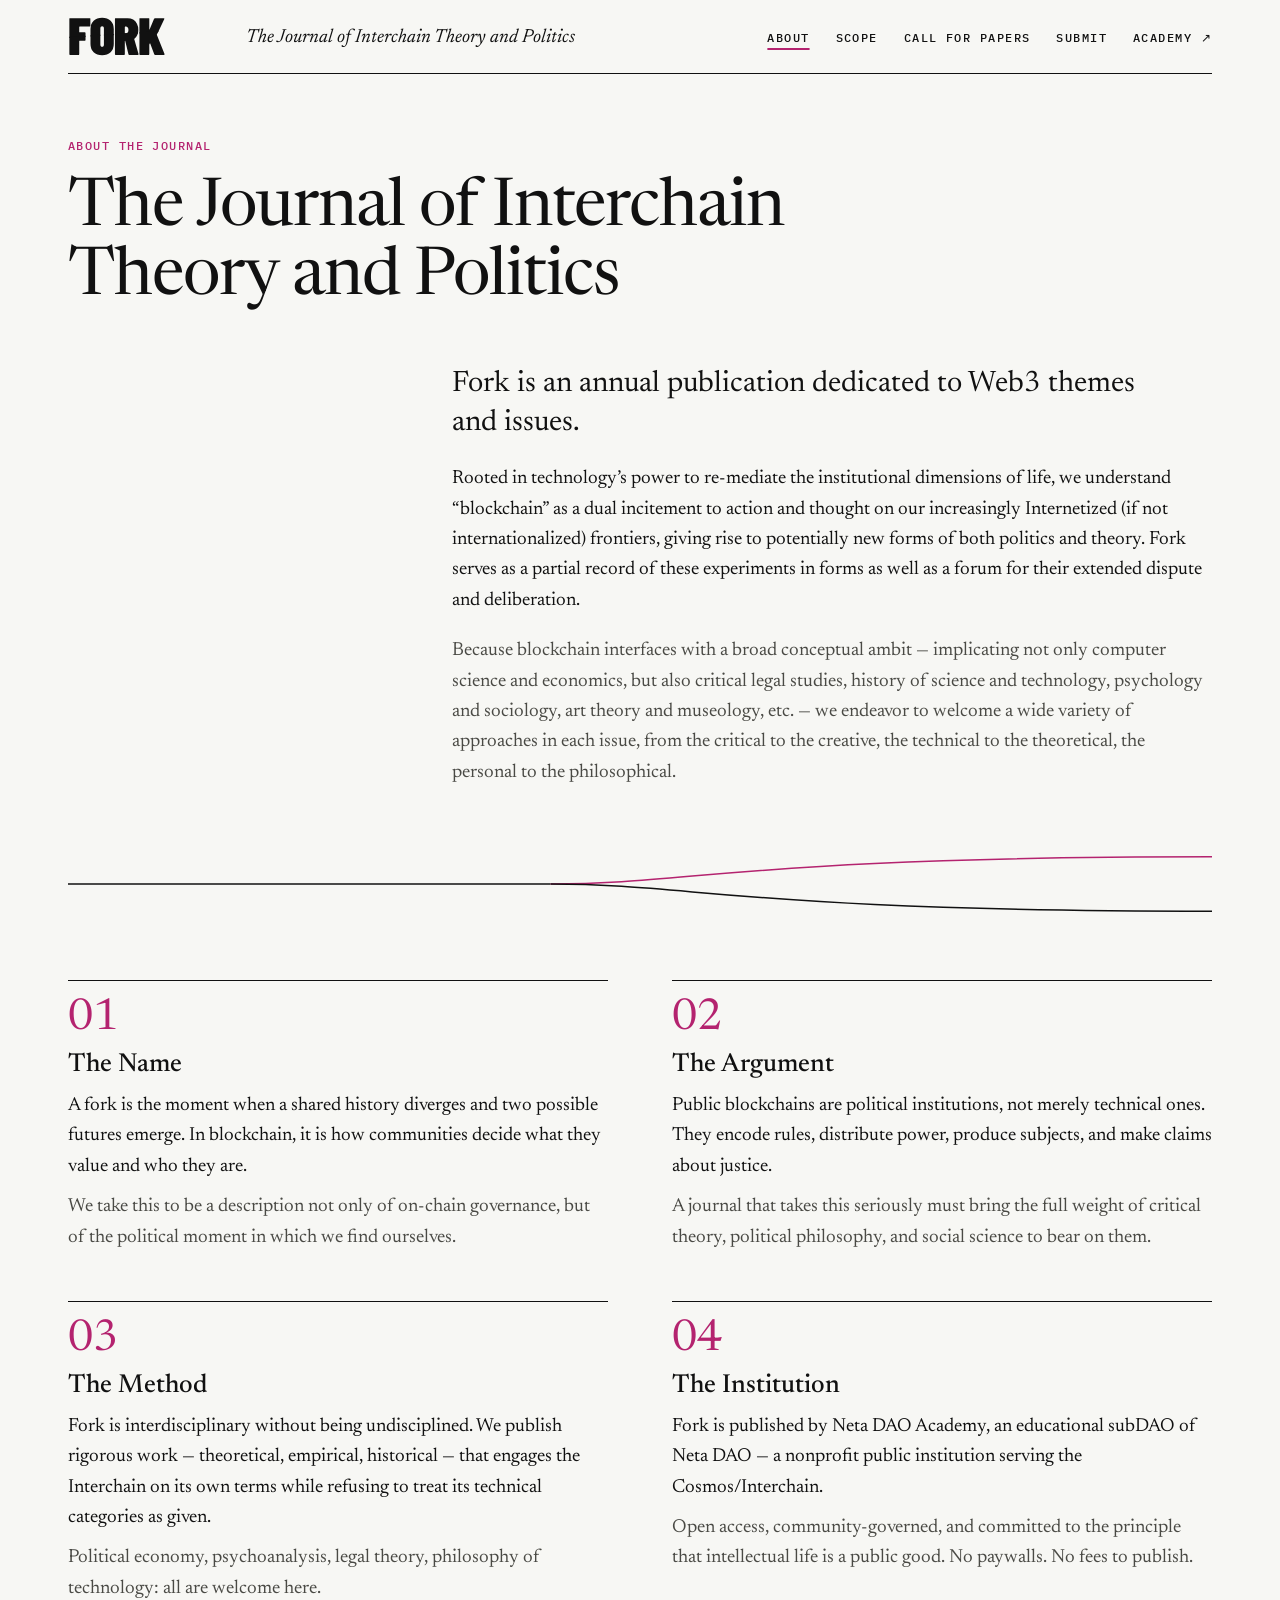
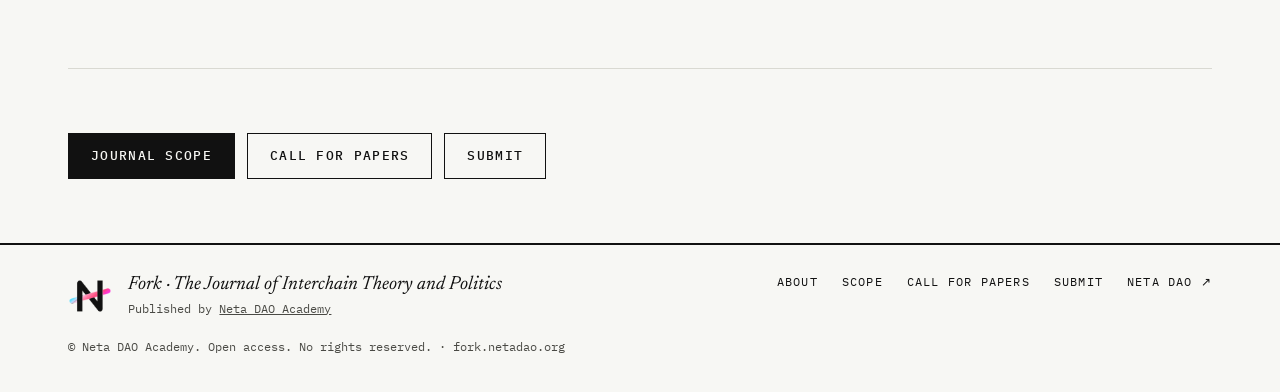
==== commit 928870b4: "Rebuild the site on Fork's design system (Offprint) Newsreader and IBM Plex Mono on paper and ink, V" ====
--- a/about.html
+++ b/about.html
@@ -5,405 +5,61 @@
   <meta name="viewport" content="width=device-width, initial-scale=1.0" />
   <title>About — Fork</title>
   <meta name="description" content="About Fork: The Journal of Interchain Theory and Politics." />
-  <link rel="preconnect" href="https://fonts.googleapis.com" />
-  <link rel="preconnect" href="https://fonts.gstatic.com" crossorigin />
-  <link href="https://fonts.googleapis.com/css2?family=Barlow+Condensed:wght@400;700;900&family=IBM+Plex+Mono:wght@400;500&family=Barlow:wght@300;400&display=swap" rel="stylesheet" />
-  <style>
-    :root {
-      --ink:   #050505;
-      --paper: #f0ede6;
-      --dim:   #888;
-      --pink:  #C9338A;
-      --blue:  #5B8EF0;
-      --rule:  3px solid #050505;
-      --thin:  1px solid #1a1a1a;
-      --font-display: 'Barlow Condensed', sans-serif;
-      --font-body:    'Barlow', sans-serif;
-      --font-mono:    'IBM Plex Mono', monospace;
-    }
-
-    *, *::before, *::after { box-sizing: border-box; margin: 0; padding: 0; }
-    html { scroll-behavior: smooth; }
-    body {
-      background: var(--ink);
-      color: var(--paper);
-      font-family: var(--font-body);
-      -webkit-font-smoothing: antialiased;
-    }
-    a { color: inherit; text-decoration: none; }
-
-    .grad-text {
-      background: linear-gradient(90deg, #C9338A 0%, #5B8EF0 100%);
-      -webkit-background-clip: text;
-      -webkit-text-fill-color: transparent;
-      background-clip: text;
-    }
-
-    /* ── Nav strip ── */
-    .nav {
-      position: fixed; top: 0; left: 0; right: 0; z-index: 100;
-      border-bottom: var(--rule); background: var(--ink);
-      display: flex; align-items: stretch; height: 52px;
-    }
-    .nav-home {
-      font-family: var(--font-mono); font-size: 10px; letter-spacing: 0.1em;
-      text-transform: uppercase; color: var(--dim);
-      display: flex; align-items: center; padding: 0 20px;
-      border-right: var(--rule); transition: color 0.15s;
-    }
-    .nav-home:hover { color: var(--paper); }
-    .nav-title {
-      font-family: var(--font-display); font-size: 18px; font-weight: 900;
-      text-transform: uppercase; letter-spacing: 0.02em;
-      display: flex; align-items: center; padding: 0 24px;
-    }
-    .nav-right {
-      margin-left: auto; display: flex; align-items: stretch;
-    }
-    .nav-right a {
-      font-family: var(--font-mono); font-size: 10px; letter-spacing: 0.08em;
-      text-transform: uppercase; color: var(--dim);
-      display: flex; align-items: center; padding: 0 18px;
-      border-left: var(--rule); transition: color 0.15s;
-    }
-    .nav-right a:hover { color: var(--paper); }
-
-    /* ── Cover — full viewport ── */
-    .cover {
-      display: grid;
-      grid-template-rows: 1fr auto;
-      border-bottom: var(--rule);
-      padding-top: 52px;
-    }
-    .cover-main {
-      display: grid;
-      grid-template-columns: 1fr 1fr;
-      border-bottom: var(--rule);
-    }
-    .cover-title-panel {
-      padding: 72px 64px;
-      border-right: var(--rule);
-      display: flex;
-      flex-direction: column;
-      justify-content: flex-end;
-    }
-    .fork-label {
-      font-family: var(--font-mono); font-size: 10px; letter-spacing: 0.14em;
-      text-transform: uppercase; color: var(--dim); margin-bottom: 24px;
-    }
-    .fork-name {
-      font-family: var(--font-display);
-      font-size: clamp(96px, 14vw, 180px);
-      font-weight: 900;
-      text-transform: uppercase;
-      line-height: 0.85;
-      letter-spacing: -0.02em;
-      margin-bottom: 28px;
-    }
-    .fork-subtitle {
-      font-family: var(--font-display);
-      font-size: clamp(18px, 2.5vw, 28px);
-      font-weight: 400;
-      text-transform: uppercase;
-      letter-spacing: 0.04em;
-      color: var(--dim);
-      line-height: 1.3;
-      max-width: 480px;
-    }
-    .cover-info-panel {
-      padding: 72px 64px;
-      display: flex;
-      flex-direction: column;
-      justify-content: flex-end;
-    }
-    .cover-meta {
-      font-family: var(--font-mono); font-size: 10px;
-      color: var(--dim); letter-spacing: 0.06em; text-transform: uppercase;
-      margin-bottom: 32px; line-height: 2;
-    }
-    .cover-meta span { color: var(--paper); }
-    .cover-statement {
-      font-size: 16px; font-weight: 300; color: var(--paper);
-      line-height: 1.8; max-width: 480px; margin-bottom: 40px;
-    }
-    .cover-cta { display: flex; gap: 0; }
-    .btn {
-      font-family: var(--font-mono); font-size: 10px; letter-spacing: 0.08em;
-      text-transform: uppercase; padding: 14px 28px; cursor: pointer;
-      display: inline-flex; align-items: center; gap: 8px;
-      border: var(--rule); transition: all 0.15s;
-    }
-    .btn + .btn { border-left: none; }
-    .btn-primary { background: var(--paper); color: var(--ink); }
-    .btn-primary:hover { background: #d8d5ce; }
-    .btn-outline { background: transparent; color: var(--paper); }
-    .btn-outline:hover { background: #111; }
-
-    /* Issue number bar */
-    .cover-strip {
-      display: flex; align-items: center; justify-content: space-between;
-      padding: 16px 64px; border-top: none;
-    }
-    .cover-strip-label {
-      font-family: var(--font-mono); font-size: 10px; color: var(--dim);
-      letter-spacing: 0.1em; text-transform: uppercase;
-    }
-    .cover-strip-status {
-      font-family: var(--font-mono); font-size: 10px; letter-spacing: 0.08em;
-      text-transform: uppercase; padding: 4px 12px; border: 1px solid var(--pink); color: var(--pink);
-    }
-
-    /* ── Manifesto section ── */
-    .section { border-bottom: var(--rule); }
-    .section-inner { padding: 72px 64px; }
-    .section-label {
-      font-family: var(--font-mono); font-size: 10px; letter-spacing: 0.14em;
-      text-transform: uppercase; color: var(--dim); margin-bottom: 20px;
-      display: flex; align-items: center; gap: 12px;
-    }
-    .section-label::before { content: ''; display: block; width: 24px; height: 2px; background: currentColor; flex-shrink: 0; }
-    .manifesto-grid {
-      display: grid; grid-template-columns: 1fr 1fr; gap: 0;
-      border-top: var(--rule);
-    }
-    .manifesto-panel {
-      padding: 48px; border-right: var(--rule);
-    }
-    .manifesto-panel:last-child { border-right: none; }
-    .manifesto-panel:nth-child(n+3) { border-top: var(--rule); }
-    .manifesto-num {
-      font-family: var(--font-mono); font-size: 10px; color: var(--dim);
-      letter-spacing: 0.08em; margin-bottom: 20px; display: block;
-    }
-    .manifesto-heading {
-      font-family: var(--font-display); font-size: 28px; font-weight: 900;
-      text-transform: uppercase; line-height: 1; margin-bottom: 16px;
-    }
-    .manifesto-body { font-size: 14px; color: var(--dim); line-height: 1.75; font-weight: 300; }
-
-    /* ── Scope ── */
-    .scope-grid {
-      display: grid; grid-template-columns: repeat(4, 1fr);
-      border-top: var(--rule);
-    }
-    .scope-item {
-      padding: 32px 28px; border-right: var(--rule);
-    }
-    .scope-item:last-child { border-right: none; }
-    .scope-item h4 {
-      font-family: var(--font-display); font-size: 20px; font-weight: 900;
-      text-transform: uppercase; margin-bottom: 10px;
-    }
-    .scope-item p { font-size: 13px; color: var(--dim); line-height: 1.7; }
-
-    /* ── Submissions form ── */
-    .submissions-grid {
-      display: grid; grid-template-columns: 1fr 1fr;
-      border-top: var(--rule);
-    }
-    .submissions-info { padding: 56px 64px; border-right: var(--rule); }
-    .submissions-form-panel { padding: 56px 64px; }
-    .form-group { margin-bottom: 24px; }
-    .form-label {
-      font-family: var(--font-mono); font-size: 10px; letter-spacing: 0.1em;
-      text-transform: uppercase; color: var(--dim); display: block; margin-bottom: 8px;
-    }
-    .form-input, .form-select, .form-textarea {
-      width: 100%; background: #0d0d0d; border: var(--thin);
-      color: var(--paper); font-family: var(--font-body); font-size: 14px;
-      padding: 12px 14px; outline: none; transition: border-color 0.15s;
-      -webkit-appearance: none;
-    }
-    .form-input:focus, .form-select:focus, .form-textarea:focus { border-color: var(--blue); }
-    .form-textarea { resize: vertical; min-height: 120px; }
-    .form-select { cursor: pointer; }
-    .form-select option { background: #111; }
-    .form-note { font-size: 12px; color: var(--dim); line-height: 1.65; margin-top: 20px; }
-
-    /* ── Footer ── */
-    .footer { border-top: var(--rule); }
-    .footer-inner {
-      display: grid; grid-template-columns: 1fr auto;
-      border-bottom: var(--rule);
-    }
-    .footer-left { padding: 32px 64px; border-right: var(--rule); }
-    .footer-right { padding: 32px 48px; }
-    .footer-name {
-      font-family: var(--font-display); font-size: 24px; font-weight: 900;
-      text-transform: uppercase; margin-bottom: 6px;
-    }
-    .footer-tagline { font-family: var(--font-mono); font-size: 10px; color: var(--dim); letter-spacing: 0.06em; }
-    .footer-links { list-style: none; display: flex; flex-direction: column; gap: 8px; }
-    .footer-links a { font-family: var(--font-mono); font-size: 10px; letter-spacing: 0.06em; text-transform: uppercase; color: var(--dim); transition: color 0.15s; }
-    .footer-links a:hover { color: var(--paper); }
-    .footer-bottom { padding: 14px 64px; display: flex; justify-content: space-between; align-items: center; }
-    .footer-copy { font-family: var(--font-mono); font-size: 10px; color: #333; }
-    .footer-publisher { font-family: var(--font-mono); font-size: 10px; color: var(--dim); margin-top: 8px; }
-    .footer-publisher a { color: var(--dim); text-decoration: underline; text-underline-offset: 3px; }
-    .footer-dao { display: inline-block; margin-top: 20px; transition: opacity 0.15s; }
-    .footer-dao img { display: block; width: auto; height: 28px; }
-    .footer-dao:hover { opacity: 0.72; }
-
-    /* ── Animations ── */
-    .reveal { opacity: 0; transform: translateY(12px); transition: opacity 0.5s ease, transform 0.5s ease; }
-    .reveal.visible { opacity: 1; transform: translateY(0); }
-    @media (prefers-reduced-motion: reduce) { .reveal { opacity: 1; transform: none; transition: none; } }
-
-    /* ── Responsive ── */
-    @media (max-width: 900px) {
-      .cover-main { grid-template-columns: 1fr; }
-      .cover-title-panel { border-right: none; border-bottom: var(--rule); padding: 56px 36px; }
-      .cover-info-panel { padding: 48px 36px; }
-      .cover-strip { padding: 14px 36px; }
-      .section-inner { padding: 48px 36px; }
-      .manifesto-grid { grid-template-columns: 1fr; }
-      .manifesto-panel { border-right: none; border-bottom: var(--rule); }
-      .manifesto-panel:last-child { border-bottom: none; }
-      .manifesto-panel:nth-child(n+3) { border-top: none; }
-      .scope-grid { grid-template-columns: 1fr 1fr; }
-      .scope-item:nth-child(2n) { border-right: none; }
-      .scope-item:nth-child(n+3) { border-top: var(--rule); }
-      .submissions-grid { grid-template-columns: 1fr; }
-      .submissions-info { border-right: none; border-bottom: var(--rule); padding: 48px 36px; }
-      .submissions-form-panel { padding: 48px 36px; }
-      .footer-inner { grid-template-columns: 1fr; }
-      .footer-left { border-right: none; border-bottom: var(--rule); padding: 28px 36px; }
-      .footer-right { padding: 28px 36px; }
-      .footer-bottom { padding: 14px 36px; flex-direction: column; gap: 8px; align-items: flex-start; }
-    }
-    @media (max-width: 640px) {
-      .nav-title { display: none; }
-      .fork-name { font-size: clamp(72px, 18vw, 120px); }
-      .scope-grid { grid-template-columns: 1fr; }
-      .scope-item { border-right: none; border-bottom: var(--rule); }
-      .scope-item:last-child { border-bottom: none; }
-      .nav-right a:not(:last-child) { display: none; }
-    }
-  
-  .active-nav { color: var(--paper) !important; }
-  .nav-logo-link { text-decoration: none; transition: opacity 0.15s; }
-  .nav-logo-link:hover { opacity: 0.8; }</style>
-  <style>
-  .active-nav { color: var(--paper) !important; }
-  .nav-logo-link { text-decoration: none; transition: opacity 0.15s; }
-  .nav-logo-link:hover { opacity: 0.8; }</style>
+  <meta name="theme-color" content="#f7f7f4" />
+  <link rel="preload" href="/ds/fonts/Newsreader.woff2" as="font" type="font/woff2" crossorigin />
+  <link rel="stylesheet" href="/ds/tokens.css?v=1" />
+  <link rel="stylesheet" href="/ds/bundle.css?v=1" />
+  <script src="/ds/bundle.js?v=1" defer></script>
   <script src="https://netadao.org/radio/radio.js" defer></script>
 </head>
-<body>
-
-  <nav class="nav">
-    <a href="https://netadao.org" class="nav-home">← Neta DAO</a>
-    <a href="/" class="nav-logo-link" style="display:flex;align-items:center;padding:0 16px;border-right:var(--rule);border-left:var(--rule);"><svg viewBox="0 0 160 66" width="80" height="33" xmlns="http://www.w3.org/2000/svg">
-        <defs>
-          <clipPath id="nt"><polygon points="0,0 160,0 160,28 0,38"/></clipPath>
-          <clipPath id="nb"><polygon points="4,40 164,30 164,73 4,73"/></clipPath>
-          <linearGradient id="ng2" x1="0" y1="0" x2="1" y2="0"><stop offset="0%" stop-color="#C9338A"/><stop offset="100%" stop-color="#5B8EF0"/></linearGradient>
-        </defs>
-        <polygon points="0,37 160,27 160,31 0,41" fill="url(#ng2)" opacity="0.95"/>
-        <text clip-path="url(#nt)" x="0" y="56" font-family="'Barlow Condensed', sans-serif" font-weight="900" font-size="56" fill="#f0ede6" letter-spacing="-1">FORK</text>
-        <text clip-path="url(#nb)" x="4" y="59" font-family="'Barlow Condensed', sans-serif" font-weight="900" font-size="56" fill="#f0ede6" letter-spacing="-1">FORK</text>
-      </svg></a>
-    <div class="nav-right">
-      <a href="/about.html" class="active-nav">About</a>
-      <a href="/scope.html">Scope</a>
-      <a href="/cfp.html">CFP</a>
-      <a href="/submit.html">Submit</a>
-      <a href="https://academy.netadao.org">Academy ↗</a>
+<body class="fk-page">
+<a class="fk-skip" href="#main">Skip to content</a><header class="fk-header fk-header--compact">
+  <div class="fk-wrap">
+    <div class="fk-header__row">
+      <a class="fk-header__home" href="/" aria-label="Fork, home"><span class="fk-mark fk-mark--compact"><svg viewBox="0 25 240 65" aria-hidden="true" focusable="false"><defs><linearGradient id="fk-slash" x1="0" x2="1" y1="0" y2="0"><stop offset="0" stop-color="#C9338A"/><stop offset="1" stop-color="#5B8EF0"/></linearGradient></defs><path class="fk-mark__slash" pathLength="1" stroke="url(#fk-slash)" d="M0 58.5 240 43.5"/><path class="fk-mark__top" d="M111.7 50.02 75.13 52.3V26.46Q75.13 25.87 75.46 25.54Q75.8 25.2 76.39 25.2H95.29Q100.33 25.2 104.23 27.59Q108.14 29.99 110.32 34.23Q112.51 38.47 112.51 43.93Q112.51 47.22 111.7 50.02ZM73.26 52.42 57.47 53.41V41.83Q57.47 40.07 56.72 39.06Q55.96 38.05 54.62 38.05Q53.27 38.05 52.52 39.06Q51.76 40.07 51.76 41.83V53.76L35.97 54.75V42.5Q35.97 34.27 41.05 29.4Q46.13 24.53 54.62 24.53Q63.1 24.53 68.18 29.4Q73.26 34.27 73.26 42.5V52.42ZM34.52 38.72H18.48Q17.98 38.72 17.98 39.23V47.29Q17.98 47.8 18.48 47.8H26.8Q27.38 47.8 27.72 48.13Q28.06 48.47 28.06 49.06V55.25L2.18 56.86V26.46Q2.18 25.87 2.52 25.54Q2.86 25.2 3.44 25.2H34.52Q35.11 25.2 35.45 25.54Q35.78 25.87 35.78 26.46V37.46Q35.78 38.05 35.45 38.39Q35.11 38.72 34.52 38.72ZM143.93 48 114.29 49.86V26.46Q114.29 25.87 114.62 25.54Q114.96 25.2 115.55 25.2H128.82Q129.41 25.2 129.74 25.54Q130.08 25.87 130.08 26.46V43.09Q130.08 43.43 130.29 43.47Q130.5 43.51 130.67 43.18L137.72 26.21Q138.14 25.2 139.24 25.2H153.1Q153.77 25.2 154.1 25.62Q154.44 26.04 154.1 26.71L143.93 48ZM91.42 38.72Q90.92 38.72 90.92 39.23V48.89Q90.92 49.39 91.42 49.39H92.52Q94.36 49.39 95.54 48.01Q96.72 46.62 96.72 44.1Q96.72 41.5 95.58 40.11Q94.45 38.72 92.52 38.72Z"/><path class="fk-mark__bottom" d="M120.29 87.74V52.86L150.91 50.94L148.26 56.49Q148.18 56.83 148.26 57.16L160.44 87.57Q160.52 87.82 160.52 88.16Q160.52 89 159.43 89H145.49Q144.4 89 143.98 87.99L137.51 70.77Q137.42 70.35 137.21 70.35Q137 70.35 136.84 70.77L136.16 72.45Q136.08 72.62 136.08 73.12V87.74Q136.08 88.33 135.74 88.66Q135.41 89 134.82 89H121.55Q120.96 89 120.62 88.66Q120.29 88.33 120.29 87.74ZM102.72 87.91 97.59 66.82Q97.42 66.4 97.26 66.4Q96.92 66.4 96.92 66.91V87.74Q96.92 88.33 96.58 88.66Q96.25 89 95.66 89H82.39Q81.8 89 81.46 88.66Q81.13 88.33 81.13 87.74V55.3L97.09 54.31Q97.22 54.39 97.42 54.39H98.52Q99.33 54.39 100.01 54.12L118.17 52.99Q117.77 55.24 116.91 57.21Q115.32 60.86 112.29 63.13Q111.96 63.38 112.04 63.8L118.84 87.57Q118.93 87.74 118.93 87.99Q118.93 89 117.75 89H104.06Q102.97 89 102.72 87.91ZM41.97 71.7V57.75L57.76 56.76V72.37Q57.76 74.13 58.52 75.14Q59.27 76.15 60.62 76.15Q61.96 76.15 62.72 75.14Q63.47 74.13 63.47 72.37V56.41L79.26 55.42V71.7Q79.26 79.93 74.18 84.8Q69.1 89.67 60.62 89.67Q52.13 89.67 47.05 84.8Q41.97 79.93 41.97 71.7ZM34.06 58.25V65.06Q34.06 65.65 33.72 65.98Q33.38 66.32 32.8 66.32H24.48Q23.98 66.32 23.98 66.82V87.74Q23.98 88.33 23.64 88.66Q23.3 89 22.72 89H9.44Q8.86 89 8.52 88.66Q8.18 88.33 8.18 87.74V59.86L34.06 58.25Z"/></svg></span></a>
+      <span class="fk-header__subtitle">The Journal of Interchain Theory and Politics</span>
+      <nav class="fk-nav" aria-label="Main"><a href="/about.html" aria-current="page">About</a><a href="/scope.html">Scope</a><a href="/cfp.html">Call for Papers</a><a href="/submit.html">Submit</a><a href="https://academy.netadao.org">Academy ↗</a></nav>
     </div>
-  </nav>
-
-  <div style="margin-top:52px;border-bottom:var(--rule);">
-
-    <!-- Header -->
-    <div style="padding:64px 64px 48px;border-bottom:var(--rule);">
-      <p style="font-family:'IBM Plex Mono',monospace;font-size:10px;color:var(--dim);letter-spacing:0.12em;text-transform:uppercase;margin-bottom:16px;">About the Journal</p>
-      <h1 style="font-family:'Barlow Condensed',sans-serif;font-size:clamp(52px,8vw,96px);font-weight:900;text-transform:uppercase;line-height:0.88;letter-spacing:-0.02em;margin-bottom:0;"><span class="grad-text">Fork</span></h1>
+  </div>
+</header>
+<main id="main" class="fk-wrap">
+  <section class="fk-section fk-section--open" aria-labelledby="about-title">
+    <div class="fk-titleblock">
+      <p class="fk-label fk-label--issue">About the journal</p>
+      <h1 class="fk-title" id="about-title">The Journal of Interchain Theory and Politics</h1>
     </div>
-
-    <!-- About Fork blurb (from uploaded draft) -->
-    <div style="display:grid;grid-template-columns:1fr 1fr;border-bottom:var(--rule);">
-      <div style="padding:56px 64px;border-right:var(--rule);">
-        <p style="font-size:19px;color:var(--paper);line-height:1.85;font-weight:400;margin-bottom:24px;">FORK is an annual publication dedicated to Web3 themes and issues.</p>
-        <p style="font-size:17px;color:var(--dim);line-height:1.85;font-weight:300;">Rooted in technology&#x2019;s power to re-mediate the institutional dimensions of life, we understand &#x201C;blockchain&#x201D; as a dual incitement to action and thought on our increasingly Internetized (if not internationalized) frontiers, giving rise to potentially new forms of both politics and theory. FORK serves as a partial record of these experiments in forms as well as a forum for their extended dispute and deliberation.</p>
-      </div>
-      <div style="padding:56px 64px;">
-        <p style="font-size:17px;color:var(--dim);line-height:1.85;font-weight:300;">Because blockchain interfaces with a broad conceptual ambit &#x2014; implicating not only computer science and economics, but also critical legal studies, history of science and technology, psychology and sociology, art theory and museology, etc. &#x2014; we endeavor to welcome a wide variety of approaches in each issue, from the critical to the creative, the technical to the theoretical, the personal to the philosophical.</p>
+    <div class="fk-split" style="margin-top: clamp(32px, 4vw, 56px);">
+      <span class="fk-split__label" aria-hidden="true"></span>
+      <div class="fk-split__body">
+        <p class="fk-lede">Fork is an annual publication dedicated to Web3 themes and issues.</p>
+        <p class="fk-copy" style="color: var(--ink);">Rooted in technology’s power to re-mediate the institutional dimensions of life, we understand “blockchain” as a dual incitement to action and thought on our increasingly Internetized (if not internationalized) frontiers, giving rise to potentially new forms of both politics and theory. Fork serves as a partial record of these experiments in forms as well as a forum for their extended dispute and deliberation.</p>
+        <p class="fk-copy">Because blockchain interfaces with a broad conceptual ambit — implicating not only computer science and economics, but also critical legal studies, history of science and technology, psychology and sociology, art theory and museology, etc. — we endeavor to welcome a wide variety of approaches in each issue, from the critical to the creative, the technical to the theoretical, the personal to the philosophical.</p>
       </div>
     </div>
-
-    <!-- Four principles (from old about.html) -->
-    <div style="display:grid;grid-template-columns:1fr 1fr;border-bottom:var(--rule);">
-      <div style="border-right:var(--rule);">
-        <div style="padding:48px 64px;border-bottom:var(--rule);">
-          <span style="font-family:'IBM Plex Mono',monospace;font-size:10px;color:var(--dim);letter-spacing:0.1em;text-transform:uppercase;display:block;margin-bottom:20px;">01</span>
-          <h2 style="font-family:'Barlow Condensed',sans-serif;font-size:clamp(32px,3.5vw,48px);font-weight:900;text-transform:uppercase;line-height:0.95;margin-bottom:24px;">The Name</h2>
-          <p style="font-size:17px;color:var(--dim);line-height:1.85;font-weight:300;">A fork is the moment when a shared history diverges and two possible futures emerge. In blockchain, it is how communities decide what they value and who they are.</p>
-          <p style="font-size:17px;color:var(--dim);line-height:1.85;font-weight:300;margin-top:18px;">We take this to be a description not only of on-chain governance, but of the political moment in which we find ourselves.</p>
-        </div>
-        <div style="padding:48px 64px;">
-          <span style="font-family:'IBM Plex Mono',monospace;font-size:10px;color:var(--dim);letter-spacing:0.1em;text-transform:uppercase;display:block;margin-bottom:20px;">02</span>
-          <h2 style="font-family:'Barlow Condensed',sans-serif;font-size:clamp(32px,3.5vw,48px);font-weight:900;text-transform:uppercase;line-height:0.95;margin-bottom:24px;">The Argument</h2>
-          <p style="font-size:17px;color:var(--dim);line-height:1.85;font-weight:300;">Public blockchains are political institutions, not merely technical ones. They encode rules, distribute power, produce subjects, and make claims about justice.</p>
-          <p style="font-size:17px;color:var(--dim);line-height:1.85;font-weight:300;margin-top:18px;">A journal that takes this seriously must bring the full weight of critical theory, political philosophy, and social science to bear on them.</p>
-        </div>
-      </div>
-      <div>
-        <div style="padding:48px 64px;border-bottom:var(--rule);">
-          <span style="font-family:'IBM Plex Mono',monospace;font-size:10px;color:var(--dim);letter-spacing:0.1em;text-transform:uppercase;display:block;margin-bottom:20px;">03</span>
-          <h2 style="font-family:'Barlow Condensed',sans-serif;font-size:clamp(32px,3.5vw,48px);font-weight:900;text-transform:uppercase;line-height:0.95;margin-bottom:24px;">The Method</h2>
-          <p style="font-size:17px;color:var(--dim);line-height:1.85;font-weight:300;">Fork is interdisciplinary without being undisciplined. We publish rigorous work &#x2014; theoretical, empirical, historical &#x2014; that engages the Interchain on its own terms while refusing to treat its technical categories as given.</p>
-          <p style="font-size:17px;color:var(--dim);line-height:1.85;font-weight:300;margin-top:18px;">Political economy, psychoanalysis, legal theory, philosophy of technology: all are welcome here.</p>
-        </div>
-        <div style="padding:48px 64px;">
-          <span style="font-family:'IBM Plex Mono',monospace;font-size:10px;color:var(--dim);letter-spacing:0.1em;text-transform:uppercase;display:block;margin-bottom:20px;">04</span>
-          <h2 style="font-family:'Barlow Condensed',sans-serif;font-size:clamp(32px,3.5vw,48px);font-weight:900;text-transform:uppercase;line-height:0.95;margin-bottom:24px;">The Institution</h2>
-          <p style="font-size:17px;color:var(--dim);line-height:1.85;font-weight:300;">Fork is published by Neta DAO Academy, an educational subDAO of Neta DAO &#x2014; a nonprofit public institution serving the Cosmos/Interchain.</p>
-          <p style="font-size:17px;color:var(--dim);line-height:1.85;font-weight:300;margin-top:18px;">Open access, community-governed, and committed to the principle that intellectual life is a public good. No paywalls. No fees to publish.</p>
-        </div>
-      </div>
+  </section>
+  <div class="fk-divider" aria-hidden="true"><svg viewBox="0 0 1280 80" preserveAspectRatio="none" focusable="false"><path class="fk-divider__trunk" d="M0 40H540"/><path class="fk-divider__branch--a" d="M540 40C700 40 760 6 1280 6"/><path class="fk-divider__branch--b" d="M540 40C700 40 760 74 1280 74"/></svg></div>
+  <section class="fk-section" aria-label="The journal in four parts">
+    <div class="fk-areas fk-areas--wide">
+      <article class="fk-area"><span class="fk-area__no">01</span><h2 class="fk-area__title">The Name</h2><p class="fk-area__text">A fork is the moment when a shared history diverges and two possible futures emerge. In blockchain, it is how communities decide what they value and who they are.</p><p class="fk-area__text">We take this to be a description not only of on-chain governance, but of the political moment in which we find ourselves.</p></article>
+      <article class="fk-area"><span class="fk-area__no">02</span><h2 class="fk-area__title">The Argument</h2><p class="fk-area__text">Public blockchains are political institutions, not merely technical ones. They encode rules, distribute power, produce subjects, and make claims about justice.</p><p class="fk-area__text">A journal that takes this seriously must bring the full weight of critical theory, political philosophy, and social science to bear on them.</p></article>
+      <article class="fk-area"><span class="fk-area__no">03</span><h2 class="fk-area__title">The Method</h2><p class="fk-area__text">Fork is interdisciplinary without being undisciplined. We publish rigorous work — theoretical, empirical, historical — that engages the Interchain on its own terms while refusing to treat its technical categories as given.</p><p class="fk-area__text">Political economy, psychoanalysis, legal theory, philosophy of technology: all are welcome here.</p></article>
+      <article class="fk-area"><span class="fk-area__no">04</span><h2 class="fk-area__title">The Institution</h2><p class="fk-area__text">Fork is published by Neta DAO Academy, an educational subDAO of Neta DAO — a nonprofit public institution serving the Cosmos/Interchain.</p><p class="fk-area__text">Open access, community-governed, and committed to the principle that intellectual life is a public good. No paywalls. No fees to publish.</p></article>
     </div>
-
-    <!-- CTA row -->
-    <div style="padding:28px 64px;display:flex;gap:0;">
-      <a href="/scope.html" class="btn btn-primary">Journal Scope &#x2192;</a>
-      <a href="/cfp.html" class="btn btn-outline" style="border-left:none;">Call for Papers</a>
-      <a href="/submit.html" class="btn btn-outline" style="border-left:none;">Submit</a>
+  </section>
+  <section class="fk-section fk-section--open">
+    <div class="fk-buttons"><a class="fk-button" href="/scope.html">Journal scope</a><a class="fk-button fk-button--outline" href="/cfp.html">Call for papers</a><a class="fk-button fk-button--outline" href="/submit.html">Submit</a></div>
+  </section>
+</main>
+<footer class="fk-footer">
+  <div class="fk-wrap fk-footer__inner">
+    <div class="fk-footer__brand">
+      <a href="https://netadao.org" aria-label="Neta DAO"><img src="/assets/neta-mark-paper.png" alt="" width="251" height="192"></a>
+      <div class="fk-footer__names"><span class="fk-footer__title">Fork · The Journal of Interchain Theory and Politics</span><span class="fk-footer__by">Published by <a href="https://academy.netadao.org">Neta DAO Academy</a></span></div>
     </div>
+    <nav class="fk-footer__nav" aria-label="Footer"><a href="/about.html">About</a><a href="/scope.html">Scope</a><a href="/cfp.html">Call for Papers</a><a href="/submit.html">Submit</a><a href="https://netadao.org">Neta DAO ↗</a></nav>
+    <p class="fk-footer__print">© Neta DAO Academy. Open access. No rights reserved. · fork.netadao.org</p>
   </div>
-
-  <footer class="footer">
-    <div class="footer-inner">
-      <div class="footer-left">
-        <p class="footer-name"><span class="grad-text">Fork</span></p>
-        <p class="footer-tagline">The Journal of Interchain Theory and Politics</p>
-        <p class="footer-publisher">Published by <a href="https://academy.netadao.org">Neta DAO Academy</a></p>
-        <a class="footer-dao" href="https://netadao.org" aria-label="Neta DAO"><img src="/assets/neta-mark-night.png" alt="" width="251" height="192"></a>
-      </div>
-      <div class="footer-right">
-        <ul class="footer-links">
-          <li><a href="/">Home</a></li>
-          <li><a href="/about.html">About</a></li>
-          <li><a href="/scope.html">Scope</a></li>
-          <li><a href="/cfp.html">Call for Papers</a></li>
-          <li><a href="/submit.html">Submit</a></li>
-          <li><a href="https://academy.netadao.org">Neta DAO Academy ↗</a></li>
-          <li><a href="https://netadao.org">Neta DAO ↗</a></li>
-        </ul>
-      </div>
-    </div>
-    <div class="footer-bottom">
-      <p class="footer-copy">© Neta DAO Academy. Open access. No rights reserved.</p>
-      <p class="footer-copy">fork.netadao.org</p>
-    </div>
-  </footer>
-  <script>
-    const revealEls = document.querySelectorAll('.reveal');
-    if (revealEls.length) {
-      const obs = new IntersectionObserver(entries => {
-        entries.forEach(e => { if (e.isIntersecting) { e.target.classList.add('visible'); obs.unobserve(e.target); } });
-      }, { threshold: 0.08 });
-      revealEls.forEach(el => obs.observe(el));
-    }
-  </script>
+</footer>
+<script>document.addEventListener('DOMContentLoaded', function () { if (window.Fork) Fork.enhance(); });</script>
 </body>
-</html>+</html>
--- a/ds/tokens.css
+++ b/ds/tokens.css
@@ -0,0 +1,29 @@
+/* Fork design system: tokens (generated from design-system/tokens.json; do not edit here) */
+@font-face{font-family:'Newsreader';src:url('/ds/fonts/Newsreader.woff2') format('woff2');font-weight:200 800;font-style:normal;font-display:swap}
+@font-face{font-family:'Newsreader';src:url('/ds/fonts/Newsreader-Italic.woff2') format('woff2');font-weight:200 800;font-style:italic;font-display:swap}
+@font-face{font-family:'Newsreader Ext';src:url('/ds/fonts/NewsreaderExt.woff2') format('woff2');font-weight:200 800;font-style:normal;font-display:swap}
+@font-face{font-family:'Newsreader Ext';src:url('/ds/fonts/NewsreaderExt-Italic.woff2') format('woff2');font-weight:200 800;font-style:italic;font-display:swap}
+@font-face{font-family:'IBM Plex Mono';src:url('/ds/fonts/IBMPlexMono-Regular.woff2') format('woff2');font-weight:400;font-style:normal;font-display:swap}
+@font-face{font-family:'IBM Plex Mono';src:url('/ds/fonts/IBMPlexMono-Medium.woff2') format('woff2');font-weight:500;font-style:normal;font-display:swap}
+:root,[data-theme="paper"]{--paper:#f7f7f4;--sheet:#ffffff;--ink:#111111;--ink-2:#4a4a45;--rule:#d9d9d2;--issue:#b4236f;--on-issue:var(--paper);--issue-tint:#efdde4;--focus:var(--ink)}
+:root{--space-1:4px;--space-2:8px;--space-3:12px;--space-4:16px;--space-5:20px;--space-6:24px;--space-7:32px;--space-8:40px;--space-9:48px;--space-10:64px;--space-11:72px;--radius-0:0px;--page-max:1240px;--measure:680px;--gutter:clamp(16px, 4vw, 48px);--section-pad:clamp(40px, 5vw, 72px);--stroke-hairline:1px;--stroke-strong:2px;--stroke-divider:1.5px;--font-text:Newsreader, "Newsreader Ext", Georgia, "Times New Roman", serif;--font-mono:"IBM Plex Mono", ui-monospace, Menlo, Consolas, monospace}
+.cover-numeral{font-family:var(--font-text);font-size:280px;line-height:0.8;font-weight:400;letter-spacing:-0.04em}
+.display-xl{font-family:var(--font-text);font-size:76px;line-height:1.02;font-weight:400;letter-spacing:-0.015em}
+.display-l{font-family:var(--font-text);font-size:72px;line-height:1.03;font-weight:400;letter-spacing:-0.015em}
+.statement{font-family:var(--font-text);font-size:68px;line-height:1.02;font-weight:400;letter-spacing:-0.01em}
+.numeral{font-family:var(--font-text);font-size:44px;line-height:1;font-weight:400;letter-spacing:normal}
+.lede{font-family:var(--font-text);font-size:30px;line-height:1.35;font-weight:400;letter-spacing:normal}
+.subtitle{font-family:var(--font-text);font-size:30px;line-height:1.2;font-weight:400;letter-spacing:normal}
+.quote{font-family:var(--font-text);font-size:34px;line-height:1.3;font-weight:400;letter-spacing:normal}
+.heading{font-family:var(--font-text);font-size:30px;line-height:1.2;font-weight:500;letter-spacing:normal}
+.heading-s{font-family:var(--font-text);font-size:26px;line-height:1.15;font-weight:500;letter-spacing:normal}
+.entry{font-family:var(--font-text);font-size:23px;line-height:1.25;font-weight:400;letter-spacing:normal}
+.body{font-family:var(--font-text);font-size:21px;line-height:1.62;font-weight:400;letter-spacing:normal}
+.body-s{font-family:var(--font-text);font-size:19px;line-height:1.6;font-weight:400;letter-spacing:normal}
+.text-s{font-family:var(--font-text);font-size:17px;line-height:1.55;font-weight:400;letter-spacing:normal}
+.note{font-family:var(--font-text);font-size:16px;line-height:1.5;font-weight:400;letter-spacing:normal}
+.label{font-family:var(--font-mono);font-size:12px;line-height:1.4;font-weight:500;letter-spacing:0.12em}
+.button{font-family:var(--font-mono);font-size:13px;line-height:1.2;font-weight:500;letter-spacing:0.1em}
+.meta{font-family:var(--font-mono);font-size:11px;line-height:1.4;font-weight:400;letter-spacing:0.12em}
+.index{font-family:var(--font-mono);font-size:13px;line-height:1;font-weight:400;letter-spacing:normal}
+.smallprint{font-family:var(--font-mono);font-size:12px;line-height:1.5;font-weight:400;letter-spacing:normal}
--- a/ds/bundle.css
+++ b/ds/bundle.css
@@ -0,0 +1,255 @@
+/* Fork · Offprint. Every value comes from tokens.css; load it first. */
+
+/* ---- the page ---------------------------------------------------------- */
+.fk-page {
+  margin: 0; background: var(--paper); color: var(--ink);
+  font-family: var(--font-text); font-optical-sizing: auto; font-size: 19px; line-height: 1.6;
+  -webkit-text-size-adjust: 100%; text-rendering: optimizeLegibility;
+}
+.fk-page ::selection { background: var(--issue-tint); color: var(--ink); }
+.fk-page :focus-visible { outline: 2px solid var(--focus); outline-offset: 3px; }
+:where(.fk-page) img { max-width: 100%; height: auto; }   /* no weight, so embedded widgets (the radio bar) size their own */
+.fk-visually-hidden { position: absolute !important; width: 1px; height: 1px; margin: -1px; padding: 0; overflow: hidden; clip: rect(0 0 0 0); white-space: nowrap; border: 0; }
+.fk-skip { position: absolute; left: var(--space-4); top: -60px; z-index: 10; padding: 10px 16px; background: var(--ink); color: var(--paper); font: 500 13px/1.2 var(--font-mono); letter-spacing: .1em; text-transform: uppercase; text-decoration: none; }
+.fk-skip:focus { top: var(--space-4); }
+
+/* ---- layout ------------------------------------------------------------- */
+.fk-wrap { box-sizing: border-box; max-width: var(--page-max); margin-inline: auto; padding-inline: var(--gutter); }
+.fk-section { padding-block: var(--section-pad); border-bottom: var(--stroke-hairline) solid var(--rule); }
+.fk-section--open { border-bottom: 0; }
+.fk-stack { display: flex; flex-direction: column; gap: var(--space-6); }
+.fk-split { display: flex; flex-wrap: wrap; gap: var(--space-4) var(--space-10); }
+.fk-split__label { flex: 1 1 200px; display: flex; flex-direction: column; gap: var(--space-2); margin: 0; }
+.fk-split__body { flex: 999 1 560px; max-width: 760px; min-width: 0; display: flex; flex-direction: column; gap: var(--space-5); }
+.fk-section-head { display: flex; flex-wrap: wrap; align-items: baseline; justify-content: space-between; gap: var(--space-3) var(--space-7); }
+
+/* ---- labels, links, buttons -------------------------------------------- */
+.fk-label { margin: 0; font: 500 12px/1.4 var(--font-mono); letter-spacing: .12em; text-transform: uppercase; color: var(--ink); }
+.fk-label--issue { color: var(--issue); }
+.fk-label--quiet { font-weight: 400; color: var(--ink-2); }
+.fk-note-quiet { margin: 0; font-style: italic; font-size: 17px; line-height: 1.4; color: var(--ink-2); }
+
+.fk-arrow { font: 500 13px/1.2 var(--font-mono); letter-spacing: .1em; text-transform: uppercase; color: var(--ink); text-decoration: underline; text-decoration-thickness: 1px; text-underline-offset: 5px; }
+.fk-arrow:hover { color: var(--issue); }
+.fk-link, .fk-prose a:where(:not([class])) { color: inherit; text-decoration: underline; text-decoration-color: var(--issue); text-decoration-thickness: 2px; text-underline-offset: 4px; }
+.fk-link:hover, .fk-prose a:where(:not([class])):hover { color: var(--issue); }
+
+.fk-buttons { display: flex; flex-wrap: wrap; gap: var(--space-3); }
+.fk-button {
+  display: inline-flex; align-items: center; justify-content: center; box-sizing: border-box; min-height: 46px; padding: 0 22px;
+  border: var(--stroke-hairline) solid var(--ink); border-radius: var(--radius-0); background: var(--ink); color: var(--paper);
+  font: 500 13px/1.2 var(--font-mono); letter-spacing: .1em; text-transform: uppercase; text-decoration: none; cursor: pointer;
+  transition: background-color .15s ease, border-color .15s ease, color .15s ease;
+}
+.fk-button:hover { background: var(--issue); border-color: var(--issue); color: var(--on-issue); }
+.fk-button--outline { background: transparent; color: var(--ink); }
+.fk-button--outline:hover { background: var(--ink); border-color: var(--ink); color: var(--paper); }
+.fk-button:disabled, .fk-button[aria-disabled="true"] { opacity: .45; cursor: not-allowed; pointer-events: none; }
+
+/* ---- the Fork mark: whole at rest; cut on hover, focus, or once in view on touch ---- */
+.fk-mark { display: inline-block; vertical-align: middle; line-height: 0; color: var(--ink); }
+.fk-mark svg { display: block; width: 100%; height: auto; overflow: visible; fill: currentColor; }
+.fk-mark--masthead { width: clamp(180px, 22vw, 280px); }
+.fk-mark--compact { width: 150px; }
+.fk-mark--on-issue { color: var(--on-issue); }
+.fk-mark__bottom { transform: translate(-6px, -5px); transition: transform .3s cubic-bezier(.4, 0, .2, 1); }
+.fk-mark__slash {
+  fill: none; stroke-width: 5; stroke-opacity: .9; stroke-dasharray: 1 1; stroke-dashoffset: 1; opacity: 0;
+  transition: opacity .2s ease-out, stroke-dashoffset 0s linear .2s;
+}
+a:hover .fk-mark__bottom, a:focus-visible .fk-mark__bottom, .fk-mark:hover .fk-mark__bottom, .fk-mark.is-cut .fk-mark__bottom {
+  transform: none; transition: transform .46s cubic-bezier(.3, 1.4, .5, 1) 70ms;
+}
+a:hover .fk-mark__slash, a:focus-visible .fk-mark__slash, .fk-mark:hover .fk-mark__slash, .fk-mark.is-cut .fk-mark__slash {
+  opacity: 1; stroke-dashoffset: 0; transition: stroke-dashoffset .34s cubic-bezier(.2, .6, .25, 1), opacity 0s;
+}
+
+/* ---- the fork divider: a line that splits in two ------------------------ */
+.fk-divider { display: block; margin: 0; line-height: 0; }
+.fk-divider svg { display: block; width: 100%; height: 64px; overflow: visible; transition: clip-path 1.1s cubic-bezier(.45, 0, .2, 1); }
+.fk-divider path { fill: none; stroke-width: var(--stroke-divider); vector-effect: non-scaling-stroke; }
+.fk-divider__trunk, .fk-divider__branch--b { stroke: var(--ink); }
+.fk-divider__branch--a { stroke: var(--issue); }
+.fk-divider--end { max-width: 240px; }
+.fk-divider--end svg { height: 32px; }
+.fk-divider svg { clip-path: inset(0 0 0 0); }
+.fk-divider.is-waiting svg { clip-path: inset(0 100% 0 0); }
+
+/* ---- header: the masthead (homepage) and the compact bar (every other page) ---- */
+.fk-header__strip {
+  display: flex; flex-wrap: wrap; justify-content: space-between; gap: var(--space-2) var(--space-6); padding: 14px 0;
+  font: 400 12px/1.4 var(--font-mono); letter-spacing: .1em; text-transform: uppercase; color: var(--ink-2);
+}
+.fk-header__strip a { color: var(--ink-2); text-decoration: none; }
+.fk-header__strip a:hover { color: var(--issue); }
+.fk-header__mast { display: flex; flex-wrap: wrap; align-items: flex-end; gap: var(--space-4) 36px; padding: 28px 0 var(--space-6); border-top: var(--stroke-strong) solid var(--ink); }
+.fk-header__home { display: block; line-height: 0; color: var(--ink); }
+.fk-header__subtitle { margin: 0 0 4px; padding-left: 36px; border-left: var(--stroke-hairline) solid var(--rule); max-width: 520px; font: italic 400 clamp(22px, 2.4vw, 30px)/1.2 var(--font-text); }
+.fk-nav { display: flex; flex-wrap: wrap; gap: var(--space-2) var(--space-7); font: 500 12px/1.4 var(--font-mono); letter-spacing: .12em; text-transform: uppercase; }
+.fk-nav a { color: var(--ink); text-decoration: none; }
+.fk-nav a:hover { color: var(--issue); }
+.fk-nav a[aria-current="page"] { text-decoration: underline; text-decoration-color: var(--issue); text-decoration-thickness: 2px; text-underline-offset: 6px; }
+.fk-header--masthead .fk-nav { padding: 12px 0; border-top: var(--stroke-hairline) solid var(--ink); border-bottom: var(--stroke-hairline) solid var(--ink); }
+.fk-nav__out { margin-left: auto; }
+.fk-header--compact .fk-header__row { display: flex; flex-wrap: wrap; align-items: center; gap: var(--space-3) 28px; padding: 18px 0 14px; border-bottom: var(--stroke-hairline) solid var(--ink); }
+.fk-header--compact .fk-header__subtitle { margin: 0; padding: 0; border: 0; font-size: 19px; }
+.fk-header--compact .fk-nav { margin-left: auto; gap: var(--space-2) 26px; }
+@media (max-width: 640px) { .fk-header__subtitle { padding-left: 0; border-left: 0; } .fk-nav__out { margin-left: 0; } .fk-header--compact .fk-nav { margin-left: 0; } }
+
+/* ---- footer --------------------------------------------------------------- */
+.fk-footer { border-top: var(--stroke-strong) solid var(--ink); }
+.fk-footer__inner { display: flex; flex-wrap: wrap; justify-content: space-between; align-items: flex-start; gap: 20px var(--space-9); padding-block: 28px 36px; }
+.fk-footer__brand { display: flex; align-items: center; gap: var(--space-4); }
+.fk-footer__brand img { display: block; height: 34px; width: auto; }
+.fk-footer__brand > a { line-height: 0; }
+.fk-footer__names { display: flex; flex-direction: column; gap: 2px; }
+.fk-footer__title { font: italic 400 19px/1.3 var(--font-text); }
+.fk-footer__by, .fk-footer__print { font: 400 12px/1.5 var(--font-mono); color: var(--ink-2); }
+.fk-footer__by a, .fk-footer__print a { color: var(--ink-2); }
+.fk-footer__nav { display: flex; flex-wrap: wrap; gap: var(--space-2) var(--space-6); font: 400 12px/1.5 var(--font-mono); letter-spacing: .1em; text-transform: uppercase; }
+.fk-footer__nav a { color: var(--ink); text-decoration: none; }
+.fk-footer__nav a:hover { color: var(--issue); }
+.fk-footer__print { flex: 1 1 100%; margin: 0; }
+
+/* ---- titles ---------------------------------------------------------------- */
+.fk-titleblock { display: flex; flex-direction: column; gap: 22px; max-width: 980px; }
+.fk-title { margin: 0; font: 400 clamp(42px, 5.2vw, 72px)/1.03 var(--font-text); letter-spacing: -.015em; text-wrap: balance; }
+.fk-title--xl { font-size: clamp(44px, 5.4vw, 76px); line-height: 1.02; }
+.fk-question { margin: 0; max-width: 620px; font: italic 400 clamp(20px, 1.9vw, 24px)/1.45 var(--font-text); color: var(--ink-2); }
+.fk-lede { margin: 0; font: 400 clamp(24px, 2.3vw, 30px)/1.35 var(--font-text); text-wrap: pretty; }
+.fk-copy { margin: 0; font-size: 19px; line-height: 1.6; color: var(--ink-2); }
+
+/* ---- the hero: the open call beside its cover --------------------------- */
+.fk-hero { display: flex; flex-wrap: wrap; gap: 40px var(--space-10); }
+.fk-hero__main { flex: 999 1 520px; min-width: 0; display: flex; flex-direction: column; gap: var(--space-6); }
+.fk-hero__main .fk-buttons { padding-top: var(--space-2); }
+
+/* ---- the issue cover ------------------------------------------------------ */
+.fk-cover {
+  flex: 1 1 320px; box-sizing: border-box; max-width: 420px; aspect-ratio: 3 / 4; padding: 28px;
+  display: flex; flex-direction: column; justify-content: space-between; background: var(--issue); color: var(--on-issue); text-decoration: none;
+}
+a.fk-cover:hover .fk-cover__theme { text-decoration: underline; text-underline-offset: 4px; text-decoration-thickness: 1px; }
+.fk-cover :focus-visible, a.fk-cover:focus-visible { outline-color: var(--on-issue); }
+a.fk-cover:focus-visible { outline-offset: -8px; }
+.fk-cover__top { display: flex; justify-content: space-between; font: 500 11px/1.4 var(--font-mono); letter-spacing: .14em; text-transform: uppercase; }
+.fk-cover__numeral { font: 400 clamp(180px, 20vw, 280px)/.8 var(--font-text); letter-spacing: -.04em; }
+.fk-cover__foot { display: flex; flex-direction: column; gap: 10px; padding-top: 14px; border-top: var(--stroke-hairline) solid currentColor; }
+.fk-cover__theme { font: italic 400 19px/1.3 var(--font-text); }
+.fk-cover__note { font: 400 11px/1.5 var(--font-mono); letter-spacing: .1em; text-transform: uppercase; }
+.fk-cover--s { flex: none; width: 150px; padding: 14px; }
+.fk-cover--s .fk-cover__numeral { font-size: 110px; }
+.fk-cover--s .fk-cover__foot { display: none; }
+.fk-cover--next { background: transparent; color: var(--ink-2); border: var(--stroke-hairline) dashed var(--ink-2); }
+
+/* ---- facts: a row of terms and values ------------------------------------- */
+.fk-facts { margin: 0; display: grid; grid-template-columns: repeat(auto-fit, minmax(200px, 1fr)); border-bottom: var(--stroke-hairline) solid var(--rule); }
+.fk-facts--ruled { border-top: var(--stroke-hairline) solid var(--ink); }
+.fk-facts > div { padding: 18px 20px 18px 0; display: flex; flex-direction: column; gap: 6px; min-width: 0; }
+.fk-facts dt { font: 400 11px/1.4 var(--font-mono); letter-spacing: .12em; text-transform: uppercase; color: var(--ink-2); }
+.fk-facts dd { margin: 0; font-size: 19px; line-height: 1.4; overflow-wrap: anywhere; }
+.fk-facts dd a { color: inherit; text-decoration-color: var(--issue); text-underline-offset: 4px; }
+
+/* ---- contents --------------------------------------------------------------- */
+.fk-contents { margin: 0; padding: 0; list-style: none; border-top: var(--stroke-hairline) solid var(--ink); }
+.fk-entry { display: flex; flex-wrap: wrap; align-items: baseline; gap: 4px 20px; padding: 18px 0; border-bottom: var(--stroke-hairline) solid var(--rule); }
+.fk-entry__no { width: 28px; font: 400 13px/1 var(--font-mono); color: var(--issue); font-variant-numeric: tabular-nums; }
+.fk-entry__main { flex: 1 1 320px; min-width: 0; display: flex; flex-direction: column; gap: 4px; }
+.fk-entry__title { font-size: 23px; line-height: 1.25; color: var(--ink); text-decoration: none; }
+a.fk-entry__title:hover { color: var(--issue); text-decoration: underline; text-decoration-thickness: 1px; text-underline-offset: 4px; }
+.fk-entry__by { font-style: italic; font-size: 17px; line-height: 1.4; color: var(--ink-2); }
+.fk-entry__type { font: 400 11px/1.4 var(--font-mono); letter-spacing: .1em; text-transform: uppercase; color: var(--ink-2); }
+
+/* ---- scope areas, and numbered sections ------------------------------------ */
+.fk-areas { display: grid; grid-template-columns: repeat(auto-fit, minmax(240px, 1fr)); gap: var(--space-7) 40px; }
+.fk-areas--wide { grid-template-columns: repeat(auto-fit, minmax(min(100%, 420px), 1fr)); gap: var(--space-9) var(--space-10); }
+.fk-area { display: flex; flex-direction: column; gap: 10px; padding-top: var(--space-4); border-top: var(--stroke-hairline) solid var(--ink); min-width: 0; }
+.fk-area__no { font: 400 44px/1 var(--font-text); color: var(--issue); font-variant-numeric: lining-nums; }
+.fk-area__title { margin: 0; font: 500 26px/1.15 var(--font-text); }
+.fk-area__text { margin: 0; font-size: 17px; line-height: 1.55; color: var(--ink-2); }
+.fk-areas--wide .fk-area__text { font-size: 19px; line-height: 1.6; color: var(--ink); }
+.fk-areas--wide .fk-area__text + .fk-area__text { color: var(--ink-2); }
+
+/* ---- principles ------------------------------------------------------------ */
+.fk-principles { display: flex; flex-wrap: wrap; gap: var(--space-6) var(--space-10); }
+.fk-principles__line { flex: 999 1 480px; margin: 0; font: italic 400 clamp(44px, 5vw, 68px)/1.02 var(--font-text); letter-spacing: -.01em; }
+.fk-principles__list { flex: 1 1 420px; margin: 0; padding: 0; list-style: none; font-size: 19px; line-height: 1.45; border-bottom: var(--stroke-hairline) solid var(--rule); }
+.fk-principles__list li { padding: 12px 0; border-top: var(--stroke-hairline) solid var(--rule); }
+
+/* ---- the pull quote ---------------------------------------------------------- */
+.fk-pullquote { margin: 10px 0; padding: 22px 0; border-top: var(--stroke-hairline) solid var(--ink); border-bottom: var(--stroke-hairline) solid var(--ink); color: var(--issue); }
+.fk-pullquote p { margin: 0; font: italic 400 clamp(26px, 2.6vw, 34px)/1.3 var(--font-text); text-wrap: balance; }
+
+/* ---- reading pages: on this page, the column, notes and references --------- */
+.fk-reading { display: flex; flex-wrap: wrap; gap: var(--space-7) var(--space-11); align-items: flex-start; }
+.fk-toc { flex: 1 1 200px; display: flex; flex-direction: column; gap: 10px; font: 400 12px/1.5 var(--font-mono); letter-spacing: .1em; text-transform: uppercase; }
+.fk-toc__head { color: var(--ink-2); }
+.fk-toc a { color: var(--ink); text-decoration: none; }
+.fk-toc a:hover { color: var(--issue); }
+@media (min-width: 1000px) { .fk-toc { position: sticky; top: var(--space-6); } }
+.fk-prose { flex: 999 1 560px; min-width: 0; max-width: var(--measure); display: flex; flex-direction: column; gap: var(--space-5); font-size: 21px; line-height: 1.62; }
+.fk-prose > * { margin: 0; }
+.fk-prose > h2 { margin-top: 18px; font: 500 30px/1.2 var(--font-text); text-wrap: balance; }
+.fk-prose > h2:first-child { margin-top: 0; }
+.fk-prose > h3 { margin-top: 8px; font: 500 23px/1.25 var(--font-text); }
+.fk-sec { margin-right: 14px; font: 400 13px/1 var(--font-mono); color: var(--issue); vertical-align: 6px; }
+.fk-leadin { font-variant-caps: all-small-caps; letter-spacing: .04em; font-size: 1.1em; }
+.fk-prose blockquote:not(.fk-pullquote) { padding-left: 1.4em; font-size: 19px; line-height: 1.6; }
+.fk-prose ul, .fk-prose ol { padding-left: 1.2em; display: flex; flex-direction: column; gap: 8px; }
+.fk-noteref { font: 400 13px/1 var(--font-mono); vertical-align: super; margin-left: 1px; }
+.fk-noteref a { color: var(--issue); text-decoration: none; padding: 0 2px; }
+.fk-noteref a:hover { text-decoration: underline; }
+.fk-figure { margin: 10px 0; display: flex; flex-direction: column; gap: 10px; }
+.fk-figure img { display: block; width: 100%; height: auto; }
+.fk-figure figcaption { font-size: 16px; line-height: 1.5; color: var(--ink-2); }
+.fk-figure__no { margin-right: 10px; font: 400 11px/1.5 var(--font-mono); letter-spacing: .12em; text-transform: uppercase; color: var(--ink); }
+.fk-notes, .fk-references { display: flex; flex-direction: column; gap: 12px; padding-top: var(--space-5); border-top: var(--stroke-hairline) solid var(--ink); }
+.fk-notes h2, .fk-references h2 { margin: 0; font: 500 12px/1.4 var(--font-mono); letter-spacing: .12em; text-transform: uppercase; }
+.fk-notes ol, .fk-references ul { margin: 0; padding: 0; display: flex; flex-direction: column; gap: 10px; font-size: 16px; line-height: 1.5; }
+.fk-notes ol { padding-left: 1.6em; }
+.fk-notes li::marker { font: 400 13px var(--font-mono); color: var(--issue); }
+.fk-references ul { list-style: none; }
+.fk-references li { padding-left: 28px; text-indent: -28px; }
+.fk-notes li:target { background: var(--issue-tint); outline: 6px solid var(--issue-tint); }
+.fk-notes__back { margin-left: 6px; color: var(--issue); text-decoration: none; }
+.fk-box { display: flex; flex-direction: column; gap: 14px; padding: 28px; background: var(--sheet); border: var(--stroke-hairline) solid var(--rule); }
+.fk-box h2 { margin: 0; font: 500 26px/1.2 var(--font-text); }
+.fk-box p { margin: 0; font-size: 19px; line-height: 1.55; }
+.fk-box .fk-button { align-self: flex-start; }
+
+/* ---- an article's head -------------------------------------------------------- */
+.fk-byline { margin: 0; font: italic 400 24px/1.35 var(--font-text); }
+.fk-byline__aff { font-style: normal; font-size: 19px; color: var(--ink-2); }
+.fk-abstract { display: flex; flex-direction: column; gap: 12px; padding: 24px 0; border-top: var(--stroke-hairline) solid var(--ink); border-bottom: var(--stroke-hairline) solid var(--rule); }
+.fk-abstract p { margin: 0; font-size: 19px; line-height: 1.6; }
+.fk-keywords { font-size: 17px; color: var(--ink-2); }
+.fk-keywords .fk-label { margin-right: 12px; }
+
+/* ---- fields --------------------------------------------------------------------- */
+.fk-form { display: flex; flex-direction: column; gap: 20px; max-width: 560px; }
+.fk-field { display: flex; flex-direction: column; gap: 8px; min-width: 0; border: 0; padding: 0; margin: 0; }
+.fk-field > label, .fk-field > legend { padding: 0; font: 500 12px/1.4 var(--font-mono); letter-spacing: .1em; text-transform: uppercase; }
+.fk-field__opt { font-weight: 400; color: var(--ink-2); letter-spacing: .06em; text-transform: none; }
+.fk-input, .fk-select, .fk-textarea {
+  box-sizing: border-box; width: 100%; min-height: 50px; padding: 12px 16px; border: var(--stroke-hairline) solid var(--ink); border-radius: var(--radius-0);
+  background: var(--sheet); color: var(--ink); font: 400 19px/1.3 var(--font-text);
+}
+.fk-textarea { min-height: 140px; line-height: 1.5; resize: vertical; }
+.fk-select {
+  appearance: none; -webkit-appearance: none; padding-right: 44px; cursor: pointer;
+  background-image: url("data:image/svg+xml,%3Csvg xmlns='http://www.w3.org/2000/svg' width='14' height='9' viewBox='0 0 14 9'%3E%3Cpath d='M1 1l6 6 6-6' fill='none' stroke='%23111111' stroke-width='1.5'/%3E%3C/svg%3E");
+  background-repeat: no-repeat; background-position: right 16px center;
+}
+.fk-input:focus-visible, .fk-select:focus-visible, .fk-textarea:focus-visible { outline: 2px solid var(--focus); outline-offset: 2px; }
+.fk-input[aria-invalid="true"], .fk-select[aria-invalid="true"], .fk-textarea[aria-invalid="true"] { border-width: 2px; padding: 11px 15px; }
+.fk-field__help { margin: 0; font-size: 16px; line-height: 1.45; color: var(--ink-2); }
+.fk-field__error { margin: 0; font-size: 16px; line-height: 1.45; font-style: italic; color: var(--ink); }
+.fk-choices { display: flex; flex-direction: column; gap: 10px; }
+.fk-choice { display: flex; align-items: center; gap: 12px; min-height: 32px; font-size: 19px; cursor: pointer; }
+.fk-choice input { width: 20px; height: 20px; margin: 0; accent-color: var(--ink); }
+.fk-form__done { margin: 0; padding: 20px 24px; background: var(--sheet); border: var(--stroke-hairline) solid var(--rule); font-size: 19px; }
+
+@media (prefers-reduced-motion: reduce) {
+  .fk-mark__bottom, .fk-mark__slash, .fk-divider svg, .fk-button { transition: none !important; }
+  .fk-divider.is-waiting svg { clip-path: inset(0 0 0 0); }
+}
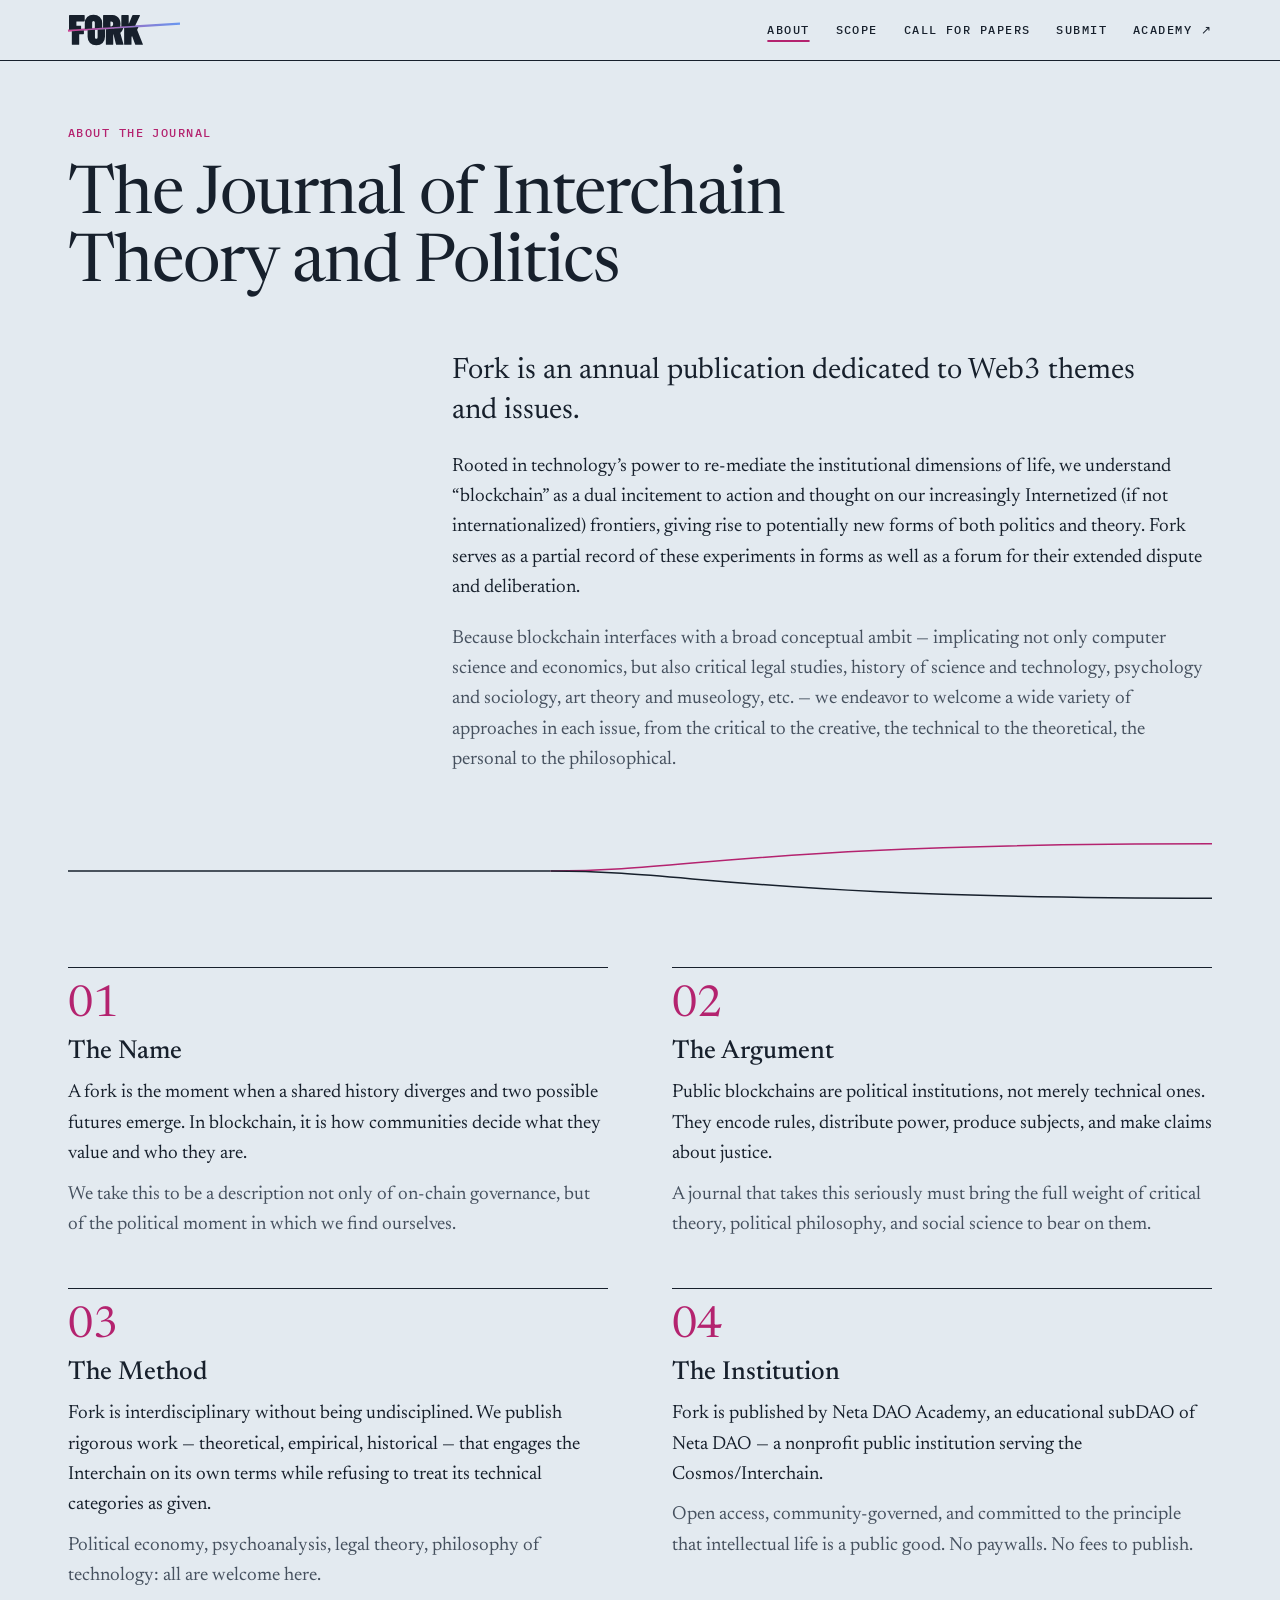
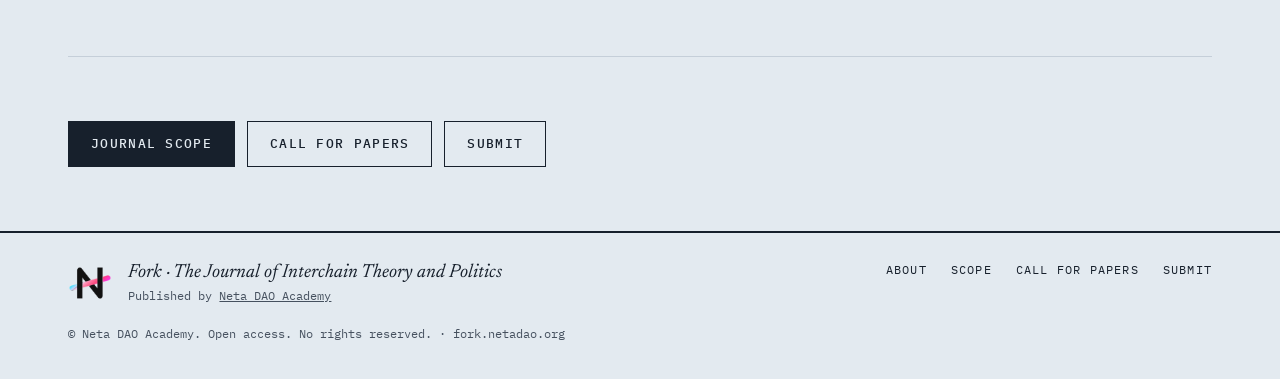
==== commit 9a69d057: "Sticky header strip, Fork's own colours, cleaner public pages - One sticky strip on every page: FORK" ====
--- a/about.html
+++ b/about.html
@@ -5,22 +5,21 @@
   <meta name="viewport" content="width=device-width, initial-scale=1.0" />
   <title>About — Fork</title>
   <meta name="description" content="About Fork: The Journal of Interchain Theory and Politics." />
-  <meta name="theme-color" content="#f7f7f4" />
+  <meta name="theme-color" content="#E3EAF0" />
   <link rel="preload" href="/ds/fonts/Newsreader.woff2" as="font" type="font/woff2" crossorigin />
-  <link rel="stylesheet" href="/ds/tokens.css?v=1" />
-  <link rel="stylesheet" href="/ds/bundle.css?v=1" />
-  <script src="/ds/bundle.js?v=1" defer></script>
+  <link rel="stylesheet" href="/ds/tokens.css?v=3" />
+  <link rel="stylesheet" href="/ds/bundle.css?v=3" />
+  <script src="/ds/bundle.js?v=3" defer></script>
   <script src="https://netadao.org/radio/radio.js" defer></script>
 </head>
 <body class="fk-page">
-<a class="fk-skip" href="#main">Skip to content</a><header class="fk-header fk-header--compact">
-  <div class="fk-wrap">
-    <div class="fk-header__row">
-      <a class="fk-header__home" href="/" aria-label="Fork, home"><span class="fk-mark fk-mark--compact"><svg viewBox="0 25 240 65" aria-hidden="true" focusable="false"><defs><linearGradient id="fk-slash" x1="0" x2="1" y1="0" y2="0"><stop offset="0" stop-color="#C9338A"/><stop offset="1" stop-color="#5B8EF0"/></linearGradient></defs><path class="fk-mark__slash" pathLength="1" stroke="url(#fk-slash)" d="M0 58.5 240 43.5"/><path class="fk-mark__top" d="M111.7 50.02 75.13 52.3V26.46Q75.13 25.87 75.46 25.54Q75.8 25.2 76.39 25.2H95.29Q100.33 25.2 104.23 27.59Q108.14 29.99 110.32 34.23Q112.51 38.47 112.51 43.93Q112.51 47.22 111.7 50.02ZM73.26 52.42 57.47 53.41V41.83Q57.47 40.07 56.72 39.06Q55.96 38.05 54.62 38.05Q53.27 38.05 52.52 39.06Q51.76 40.07 51.76 41.83V53.76L35.97 54.75V42.5Q35.97 34.27 41.05 29.4Q46.13 24.53 54.62 24.53Q63.1 24.53 68.18 29.4Q73.26 34.27 73.26 42.5V52.42ZM34.52 38.72H18.48Q17.98 38.72 17.98 39.23V47.29Q17.98 47.8 18.48 47.8H26.8Q27.38 47.8 27.72 48.13Q28.06 48.47 28.06 49.06V55.25L2.18 56.86V26.46Q2.18 25.87 2.52 25.54Q2.86 25.2 3.44 25.2H34.52Q35.11 25.2 35.45 25.54Q35.78 25.87 35.78 26.46V37.46Q35.78 38.05 35.45 38.39Q35.11 38.72 34.52 38.72ZM143.93 48 114.29 49.86V26.46Q114.29 25.87 114.62 25.54Q114.96 25.2 115.55 25.2H128.82Q129.41 25.2 129.74 25.54Q130.08 25.87 130.08 26.46V43.09Q130.08 43.43 130.29 43.47Q130.5 43.51 130.67 43.18L137.72 26.21Q138.14 25.2 139.24 25.2H153.1Q153.77 25.2 154.1 25.62Q154.44 26.04 154.1 26.71L143.93 48ZM91.42 38.72Q90.92 38.72 90.92 39.23V48.89Q90.92 49.39 91.42 49.39H92.52Q94.36 49.39 95.54 48.01Q96.72 46.62 96.72 44.1Q96.72 41.5 95.58 40.11Q94.45 38.72 92.52 38.72Z"/><path class="fk-mark__bottom" d="M120.29 87.74V52.86L150.91 50.94L148.26 56.49Q148.18 56.83 148.26 57.16L160.44 87.57Q160.52 87.82 160.52 88.16Q160.52 89 159.43 89H145.49Q144.4 89 143.98 87.99L137.51 70.77Q137.42 70.35 137.21 70.35Q137 70.35 136.84 70.77L136.16 72.45Q136.08 72.62 136.08 73.12V87.74Q136.08 88.33 135.74 88.66Q135.41 89 134.82 89H121.55Q120.96 89 120.62 88.66Q120.29 88.33 120.29 87.74ZM102.72 87.91 97.59 66.82Q97.42 66.4 97.26 66.4Q96.92 66.4 96.92 66.91V87.74Q96.92 88.33 96.58 88.66Q96.25 89 95.66 89H82.39Q81.8 89 81.46 88.66Q81.13 88.33 81.13 87.74V55.3L97.09 54.31Q97.22 54.39 97.42 54.39H98.52Q99.33 54.39 100.01 54.12L118.17 52.99Q117.77 55.24 116.91 57.21Q115.32 60.86 112.29 63.13Q111.96 63.38 112.04 63.8L118.84 87.57Q118.93 87.74 118.93 87.99Q118.93 89 117.75 89H104.06Q102.97 89 102.72 87.91ZM41.97 71.7V57.75L57.76 56.76V72.37Q57.76 74.13 58.52 75.14Q59.27 76.15 60.62 76.15Q61.96 76.15 62.72 75.14Q63.47 74.13 63.47 72.37V56.41L79.26 55.42V71.7Q79.26 79.93 74.18 84.8Q69.1 89.67 60.62 89.67Q52.13 89.67 47.05 84.8Q41.97 79.93 41.97 71.7ZM34.06 58.25V65.06Q34.06 65.65 33.72 65.98Q33.38 66.32 32.8 66.32H24.48Q23.98 66.32 23.98 66.82V87.74Q23.98 88.33 23.64 88.66Q23.3 89 22.72 89H9.44Q8.86 89 8.52 88.66Q8.18 88.33 8.18 87.74V59.86L34.06 58.25Z"/></svg></span></a>
-      <span class="fk-header__subtitle">The Journal of Interchain Theory and Politics</span>
-      <nav class="fk-nav" aria-label="Main"><a href="/about.html" aria-current="page">About</a><a href="/scope.html">Scope</a><a href="/cfp.html">Call for Papers</a><a href="/submit.html">Submit</a><a href="https://academy.netadao.org">Academy ↗</a></nav>
-    </div>
+<a class="fk-skip" href="#main">Skip to content</a><header class="fk-header">
+  <div class="fk-wrap fk-header__row">
+    <a class="fk-header__home" href="/" aria-label="Fork, home"><span class="fk-mark fk-mark--bar"><svg viewBox="0 25 240 65" aria-hidden="true" focusable="false"><defs><linearGradient id="fk-slash" x1="0" x2="1" y1="0" y2="0"><stop offset="0" stop-color="#C9338A"/><stop offset="1" stop-color="#5B8EF0"/></linearGradient></defs><path class="fk-mark__slash" pathLength="1" stroke="url(#fk-slash)" d="M0 58.5 240 43.5"/><path class="fk-mark__top" d="M111.7 50.02 75.13 52.3V26.46Q75.13 25.87 75.46 25.54Q75.8 25.2 76.39 25.2H95.29Q100.33 25.2 104.23 27.59Q108.14 29.99 110.32 34.23Q112.51 38.47 112.51 43.93Q112.51 47.22 111.7 50.02ZM73.26 52.42 57.47 53.41V41.83Q57.47 40.07 56.72 39.06Q55.96 38.05 54.62 38.05Q53.27 38.05 52.52 39.06Q51.76 40.07 51.76 41.83V53.76L35.97 54.75V42.5Q35.97 34.27 41.05 29.4Q46.13 24.53 54.62 24.53Q63.1 24.53 68.18 29.4Q73.26 34.27 73.26 42.5V52.42ZM34.52 38.72H18.48Q17.98 38.72 17.98 39.23V47.29Q17.98 47.8 18.48 47.8H26.8Q27.38 47.8 27.72 48.13Q28.06 48.47 28.06 49.06V55.25L2.18 56.86V26.46Q2.18 25.87 2.52 25.54Q2.86 25.2 3.44 25.2H34.52Q35.11 25.2 35.45 25.54Q35.78 25.87 35.78 26.46V37.46Q35.78 38.05 35.45 38.39Q35.11 38.72 34.52 38.72ZM143.93 48 114.29 49.86V26.46Q114.29 25.87 114.62 25.54Q114.96 25.2 115.55 25.2H128.82Q129.41 25.2 129.74 25.54Q130.08 25.87 130.08 26.46V43.09Q130.08 43.43 130.29 43.47Q130.5 43.51 130.67 43.18L137.72 26.21Q138.14 25.2 139.24 25.2H153.1Q153.77 25.2 154.1 25.62Q154.44 26.04 154.1 26.71L143.93 48ZM91.42 38.72Q90.92 38.72 90.92 39.23V48.89Q90.92 49.39 91.42 49.39H92.52Q94.36 49.39 95.54 48.01Q96.72 46.62 96.72 44.1Q96.72 41.5 95.58 40.11Q94.45 38.72 92.52 38.72Z"/><path class="fk-mark__bottom" d="M120.29 87.74V52.86L150.91 50.94L148.26 56.49Q148.18 56.83 148.26 57.16L160.44 87.57Q160.52 87.82 160.52 88.16Q160.52 89 159.43 89H145.49Q144.4 89 143.98 87.99L137.51 70.77Q137.42 70.35 137.21 70.35Q137 70.35 136.84 70.77L136.16 72.45Q136.08 72.62 136.08 73.12V87.74Q136.08 88.33 135.74 88.66Q135.41 89 134.82 89H121.55Q120.96 89 120.62 88.66Q120.29 88.33 120.29 87.74ZM102.72 87.91 97.59 66.82Q97.42 66.4 97.26 66.4Q96.92 66.4 96.92 66.91V87.74Q96.92 88.33 96.58 88.66Q96.25 89 95.66 89H82.39Q81.8 89 81.46 88.66Q81.13 88.33 81.13 87.74V55.3L97.09 54.31Q97.22 54.39 97.42 54.39H98.52Q99.33 54.39 100.01 54.12L118.17 52.99Q117.77 55.24 116.91 57.21Q115.32 60.86 112.29 63.13Q111.96 63.38 112.04 63.8L118.84 87.57Q118.93 87.74 118.93 87.99Q118.93 89 117.75 89H104.06Q102.97 89 102.72 87.91ZM41.97 71.7V57.75L57.76 56.76V72.37Q57.76 74.13 58.52 75.14Q59.27 76.15 60.62 76.15Q61.96 76.15 62.72 75.14Q63.47 74.13 63.47 72.37V56.41L79.26 55.42V71.7Q79.26 79.93 74.18 84.8Q69.1 89.67 60.62 89.67Q52.13 89.67 47.05 84.8Q41.97 79.93 41.97 71.7ZM34.06 58.25V65.06Q34.06 65.65 33.72 65.98Q33.38 66.32 32.8 66.32H24.48Q23.98 66.32 23.98 66.82V87.74Q23.98 88.33 23.64 88.66Q23.3 89 22.72 89H9.44Q8.86 89 8.52 88.66Q8.18 88.33 8.18 87.74V59.86L34.06 58.25Z"/></svg></span></a>
+    <button class="fk-header__menu" type="button" aria-expanded="false" aria-controls="fk-nav">Menu</button>
+    <nav class="fk-nav" id="fk-nav" aria-label="Main"><a href="/about.html" aria-current="page">About</a><a href="/scope.html">Scope</a><a href="/cfp.html">Call for Papers</a><a href="/submit.html">Submit</a><a href="https://academy.netadao.org">Academy ↗</a></nav>
   </div>
+  <script>try{if(sessionStorage.getItem('fk-arrived')==='1')document.currentScript.parentNode.querySelector('.fk-mark').classList.add('is-cut','is-held')}catch(e){}</script>
 </header>
 <main id="main" class="fk-wrap">
   <section class="fk-section fk-section--open" aria-labelledby="about-title">
@@ -56,7 +55,7 @@
       <a href="https://netadao.org" aria-label="Neta DAO"><img src="/assets/neta-mark-paper.png" alt="" width="251" height="192"></a>
       <div class="fk-footer__names"><span class="fk-footer__title">Fork · The Journal of Interchain Theory and Politics</span><span class="fk-footer__by">Published by <a href="https://academy.netadao.org">Neta DAO Academy</a></span></div>
     </div>
-    <nav class="fk-footer__nav" aria-label="Footer"><a href="/about.html">About</a><a href="/scope.html">Scope</a><a href="/cfp.html">Call for Papers</a><a href="/submit.html">Submit</a><a href="https://netadao.org">Neta DAO ↗</a></nav>
+    <nav class="fk-footer__nav" aria-label="Footer"><a href="/about.html">About</a><a href="/scope.html">Scope</a><a href="/cfp.html">Call for Papers</a><a href="/submit.html">Submit</a></nav>
     <p class="fk-footer__print">© Neta DAO Academy. Open access. No rights reserved. · fork.netadao.org</p>
   </div>
 </footer>
--- a/ds/tokens.css
+++ b/ds/tokens.css
@@ -5,7 +5,7 @@
 @font-face{font-family:'Newsreader Ext';src:url('/ds/fonts/NewsreaderExt-Italic.woff2') format('woff2');font-weight:200 800;font-style:italic;font-display:swap}
 @font-face{font-family:'IBM Plex Mono';src:url('/ds/fonts/IBMPlexMono-Regular.woff2') format('woff2');font-weight:400;font-style:normal;font-display:swap}
 @font-face{font-family:'IBM Plex Mono';src:url('/ds/fonts/IBMPlexMono-Medium.woff2') format('woff2');font-weight:500;font-style:normal;font-display:swap}
-:root,[data-theme="paper"]{--paper:#f7f7f4;--sheet:#ffffff;--ink:#111111;--ink-2:#4a4a45;--rule:#d9d9d2;--issue:#b4236f;--on-issue:var(--paper);--issue-tint:#efdde4;--focus:var(--ink)}
+:root,[data-theme="paper"]{--paper:#E3EAF0;--sheet:#F5F8FB;--ink:#17202C;--ink-2:#46515F;--rule:#C5CFD9;--issue:#b4236f;--on-issue:var(--paper);--issue-tint:#DDD2E1;--focus:var(--ink)}
 :root{--space-1:4px;--space-2:8px;--space-3:12px;--space-4:16px;--space-5:20px;--space-6:24px;--space-7:32px;--space-8:40px;--space-9:48px;--space-10:64px;--space-11:72px;--radius-0:0px;--page-max:1240px;--measure:680px;--gutter:clamp(16px, 4vw, 48px);--section-pad:clamp(40px, 5vw, 72px);--stroke-hairline:1px;--stroke-strong:2px;--stroke-divider:1.5px;--font-text:Newsreader, "Newsreader Ext", Georgia, "Times New Roman", serif;--font-mono:"IBM Plex Mono", ui-monospace, Menlo, Consolas, monospace}
 .cover-numeral{font-family:var(--font-text);font-size:280px;line-height:0.8;font-weight:400;letter-spacing:-0.04em}
 .display-xl{font-family:var(--font-text);font-size:76px;line-height:1.02;font-weight:400;letter-spacing:-0.015em}
--- a/ds/bundle.css
+++ b/ds/bundle.css
@@ -51,6 +51,7 @@
 .fk-mark svg { display: block; width: 100%; height: auto; overflow: visible; fill: currentColor; }
 .fk-mark--masthead { width: clamp(180px, 22vw, 280px); }
 .fk-mark--compact { width: 150px; }
+.fk-mark--bar { width: 112px; }
 .fk-mark--on-issue { color: var(--on-issue); }
 .fk-mark__bottom { transform: translate(-6px, -5px); transition: transform .3s cubic-bezier(.4, 0, .2, 1); }
 .fk-mark__slash {
@@ -63,6 +64,8 @@
 a:hover .fk-mark__slash, a:focus-visible .fk-mark__slash, .fk-mark:hover .fk-mark__slash, .fk-mark.is-cut .fk-mark__slash {
   opacity: 1; stroke-dashoffset: 0; transition: stroke-dashoffset .34s cubic-bezier(.2, .6, .25, 1), opacity 0s;
 }
+/* held: the header's mark, cut on arrival earlier in the visit, is simply cut */
+.fk-mark.is-held .fk-mark__bottom, .fk-mark.is-held .fk-mark__slash { transition: none !important; }
 
 /* ---- the fork divider: a line that splits in two ------------------------ */
 .fk-divider { display: block; margin: 0; line-height: 0; }
@@ -75,26 +78,31 @@
 .fk-divider svg { clip-path: inset(0 0 0 0); }
 .fk-divider.is-waiting svg { clip-path: inset(0 100% 0 0); }
 
-/* ---- header: the masthead (homepage) and the compact bar (every other page) ---- */
-.fk-header__strip {
-  display: flex; flex-wrap: wrap; justify-content: space-between; gap: var(--space-2) var(--space-6); padding: 14px 0;
-  font: 400 12px/1.4 var(--font-mono); letter-spacing: .1em; text-transform: uppercase; color: var(--ink-2);
-}
-.fk-header__strip a { color: var(--ink-2); text-decoration: none; }
-.fk-header__strip a:hover { color: var(--issue); }
-.fk-header__mast { display: flex; flex-wrap: wrap; align-items: flex-end; gap: var(--space-4) 36px; padding: 28px 0 var(--space-6); border-top: var(--stroke-strong) solid var(--ink); }
+/* ---- header: one sticky strip on every page --------------------------------
+   The Fork mark left, the navigation right; it stays at the top as the page scrolls. On phones the navigation folds
+   behind Menu (Fork.header); without script it wraps under the mark. */
+html { scroll-padding-top: 84px; }
+.fk-header { position: sticky; top: 0; z-index: 30; background: var(--paper); border-bottom: var(--stroke-hairline) solid var(--ink); }
+.fk-header__row { display: flex; flex-wrap: wrap; align-items: center; justify-content: space-between; gap: var(--space-3) 28px; min-height: 60px; padding-block: 12px; }
 .fk-header__home { display: block; line-height: 0; color: var(--ink); }
-.fk-header__subtitle { margin: 0 0 4px; padding-left: 36px; border-left: var(--stroke-hairline) solid var(--rule); max-width: 520px; font: italic 400 clamp(22px, 2.4vw, 30px)/1.2 var(--font-text); }
-.fk-nav { display: flex; flex-wrap: wrap; gap: var(--space-2) var(--space-7); font: 500 12px/1.4 var(--font-mono); letter-spacing: .12em; text-transform: uppercase; }
+.fk-header__home:focus-visible { outline: 2px solid var(--focus); outline-offset: 4px; }
+.fk-nav { display: flex; flex-wrap: wrap; gap: var(--space-2) 26px; font: 500 12px/1.4 var(--font-mono); letter-spacing: .12em; text-transform: uppercase; }
 .fk-nav a { color: var(--ink); text-decoration: none; }
 .fk-nav a:hover { color: var(--issue); }
 .fk-nav a[aria-current="page"] { text-decoration: underline; text-decoration-color: var(--issue); text-decoration-thickness: 2px; text-underline-offset: 6px; }
-.fk-header--masthead .fk-nav { padding: 12px 0; border-top: var(--stroke-hairline) solid var(--ink); border-bottom: var(--stroke-hairline) solid var(--ink); }
-.fk-nav__out { margin-left: auto; }
-.fk-header--compact .fk-header__row { display: flex; flex-wrap: wrap; align-items: center; gap: var(--space-3) 28px; padding: 18px 0 14px; border-bottom: var(--stroke-hairline) solid var(--ink); }
-.fk-header--compact .fk-header__subtitle { margin: 0; padding: 0; border: 0; font-size: 19px; }
-.fk-header--compact .fk-nav { margin-left: auto; gap: var(--space-2) 26px; }
-@media (max-width: 640px) { .fk-header__subtitle { padding-left: 0; border-left: 0; } .fk-nav__out { margin-left: 0; } .fk-header--compact .fk-nav { margin-left: 0; } }
+.fk-header__menu {
+  display: none; align-items: center; min-height: 36px; padding: 0 14px; border: var(--stroke-hairline) solid var(--ink); border-radius: 0;
+  background: transparent; color: var(--ink); font: 500 12px/1 var(--font-mono); letter-spacing: .12em; text-transform: uppercase; cursor: pointer;
+}
+.fk-header__menu:focus-visible { outline: 2px solid var(--focus); outline-offset: 3px; }
+.fk-header__menu[aria-expanded="true"] { background: var(--ink); color: var(--paper); }
+@media (max-width: 720px) {
+  .fk-header.is-menu .fk-header__menu { display: inline-flex; }
+  .fk-header.is-menu .fk-nav { display: none; }
+  .fk-header.is-menu.is-open .fk-nav { display: flex; flex: 1 1 100%; flex-direction: column; gap: 0; padding-bottom: 4px; }
+  .fk-header.is-menu.is-open .fk-nav a { padding: 14px 0; border-top: var(--stroke-hairline) solid var(--rule); font-size: 13px; }
+  .fk-header.is-menu.is-open .fk-nav a[aria-current="page"] { text-underline-offset: 5px; }
+}
 
 /* ---- footer --------------------------------------------------------------- */
 .fk-footer { border-top: var(--stroke-strong) solid var(--ink); }
@@ -237,7 +245,7 @@
 .fk-textarea { min-height: 140px; line-height: 1.5; resize: vertical; }
 .fk-select {
   appearance: none; -webkit-appearance: none; padding-right: 44px; cursor: pointer;
-  background-image: url("data:image/svg+xml,%3Csvg xmlns='http://www.w3.org/2000/svg' width='14' height='9' viewBox='0 0 14 9'%3E%3Cpath d='M1 1l6 6 6-6' fill='none' stroke='%23111111' stroke-width='1.5'/%3E%3C/svg%3E");
+  background-image: url("data:image/svg+xml,%3Csvg xmlns='http://www.w3.org/2000/svg' width='14' height='9' viewBox='0 0 14 9'%3E%3Cpath d='M1 1l6 6 6-6' fill='none' stroke='%2317202C' stroke-width='1.5'/%3E%3C/svg%3E");
   background-repeat: no-repeat; background-position: right 16px center;
 }
 .fk-input:focus-visible, .fk-select:focus-visible, .fk-textarea:focus-visible { outline: 2px solid var(--focus); outline-offset: 2px; }
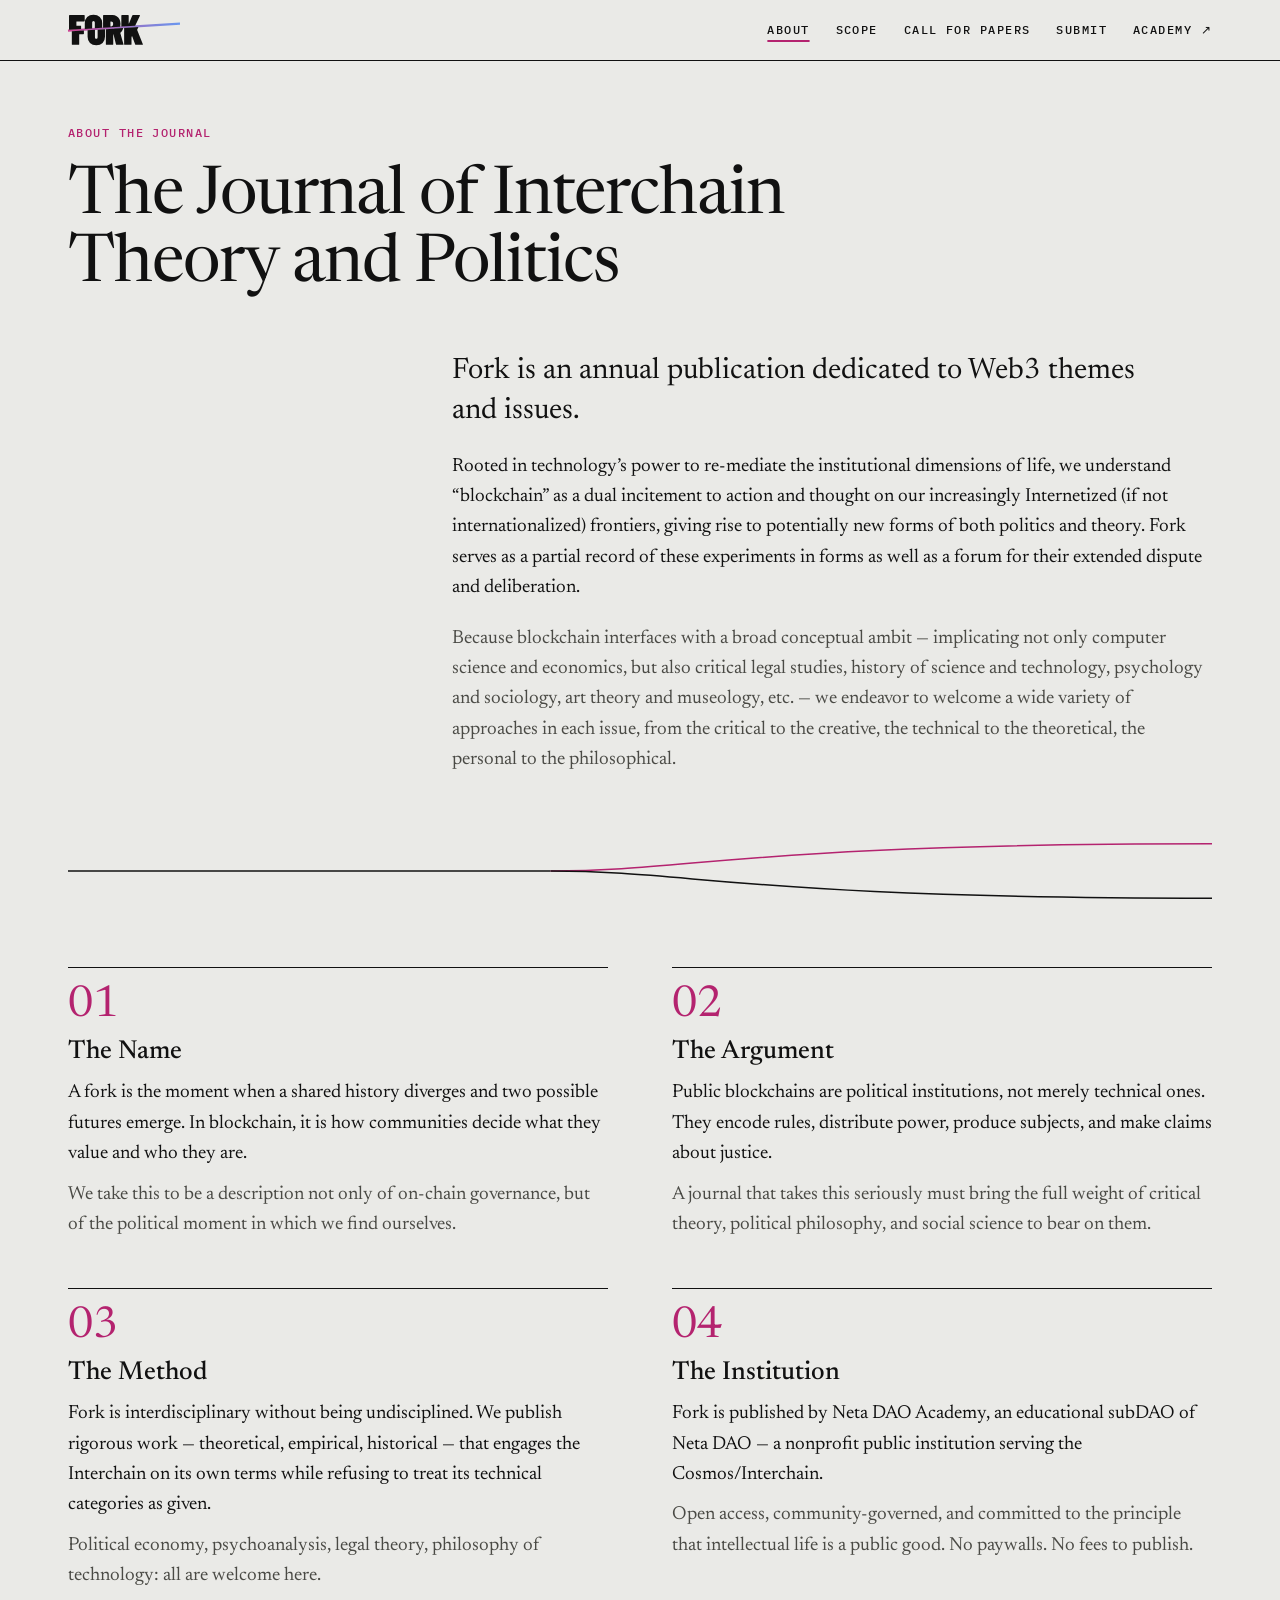
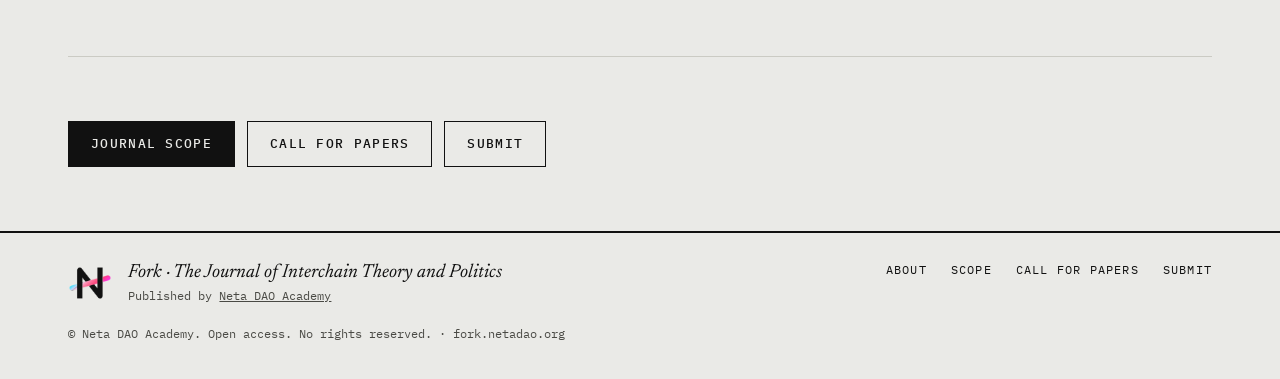
==== commit 14cd4f56: "Fork on light grey stock with near-black type The ice blue-grey read as selected text. The page is n" ====
--- a/about.html
+++ b/about.html
@@ -5,11 +5,11 @@
   <meta name="viewport" content="width=device-width, initial-scale=1.0" />
   <title>About — Fork</title>
   <meta name="description" content="About Fork: The Journal of Interchain Theory and Politics." />
-  <meta name="theme-color" content="#E3EAF0" />
+  <meta name="theme-color" content="#EAEAE7" />
   <link rel="preload" href="/ds/fonts/Newsreader.woff2" as="font" type="font/woff2" crossorigin />
-  <link rel="stylesheet" href="/ds/tokens.css?v=3" />
-  <link rel="stylesheet" href="/ds/bundle.css?v=3" />
-  <script src="/ds/bundle.js?v=3" defer></script>
+  <link rel="stylesheet" href="/ds/tokens.css?v=4" />
+  <link rel="stylesheet" href="/ds/bundle.css?v=4" />
+  <script src="/ds/bundle.js?v=4" defer></script>
   <script src="https://netadao.org/radio/radio.js" defer></script>
 </head>
 <body class="fk-page">
--- a/ds/tokens.css
+++ b/ds/tokens.css
@@ -5,7 +5,7 @@
 @font-face{font-family:'Newsreader Ext';src:url('/ds/fonts/NewsreaderExt-Italic.woff2') format('woff2');font-weight:200 800;font-style:italic;font-display:swap}
 @font-face{font-family:'IBM Plex Mono';src:url('/ds/fonts/IBMPlexMono-Regular.woff2') format('woff2');font-weight:400;font-style:normal;font-display:swap}
 @font-face{font-family:'IBM Plex Mono';src:url('/ds/fonts/IBMPlexMono-Medium.woff2') format('woff2');font-weight:500;font-style:normal;font-display:swap}
-:root,[data-theme="paper"]{--paper:#E3EAF0;--sheet:#F5F8FB;--ink:#17202C;--ink-2:#46515F;--rule:#C5CFD9;--issue:#b4236f;--on-issue:var(--paper);--issue-tint:#DDD2E1;--focus:var(--ink)}
+:root,[data-theme="paper"]{--paper:#EAEAE7;--sheet:#F5F5F2;--ink:#111111;--ink-2:#4A4A45;--rule:#CBCBC4;--issue:#b4236f;--on-issue:var(--paper);--issue-tint:#E4D2D9;--focus:var(--ink)}
 :root{--space-1:4px;--space-2:8px;--space-3:12px;--space-4:16px;--space-5:20px;--space-6:24px;--space-7:32px;--space-8:40px;--space-9:48px;--space-10:64px;--space-11:72px;--radius-0:0px;--page-max:1240px;--measure:680px;--gutter:clamp(16px, 4vw, 48px);--section-pad:clamp(40px, 5vw, 72px);--stroke-hairline:1px;--stroke-strong:2px;--stroke-divider:1.5px;--font-text:Newsreader, "Newsreader Ext", Georgia, "Times New Roman", serif;--font-mono:"IBM Plex Mono", ui-monospace, Menlo, Consolas, monospace}
 .cover-numeral{font-family:var(--font-text);font-size:280px;line-height:0.8;font-weight:400;letter-spacing:-0.04em}
 .display-xl{font-family:var(--font-text);font-size:76px;line-height:1.02;font-weight:400;letter-spacing:-0.015em}
--- a/ds/bundle.css
+++ b/ds/bundle.css
@@ -245,7 +245,7 @@
 .fk-textarea { min-height: 140px; line-height: 1.5; resize: vertical; }
 .fk-select {
   appearance: none; -webkit-appearance: none; padding-right: 44px; cursor: pointer;
-  background-image: url("data:image/svg+xml,%3Csvg xmlns='http://www.w3.org/2000/svg' width='14' height='9' viewBox='0 0 14 9'%3E%3Cpath d='M1 1l6 6 6-6' fill='none' stroke='%2317202C' stroke-width='1.5'/%3E%3C/svg%3E");
+  background-image: url("data:image/svg+xml,%3Csvg xmlns='http://www.w3.org/2000/svg' width='14' height='9' viewBox='0 0 14 9'%3E%3Cpath d='M1 1l6 6 6-6' fill='none' stroke='%23111111' stroke-width='1.5'/%3E%3C/svg%3E");
   background-repeat: no-repeat; background-position: right 16px center;
 }
 .fk-input:focus-visible, .fk-select:focus-visible, .fk-textarea:focus-visible { outline: 2px solid var(--focus); outline-offset: 2px; }
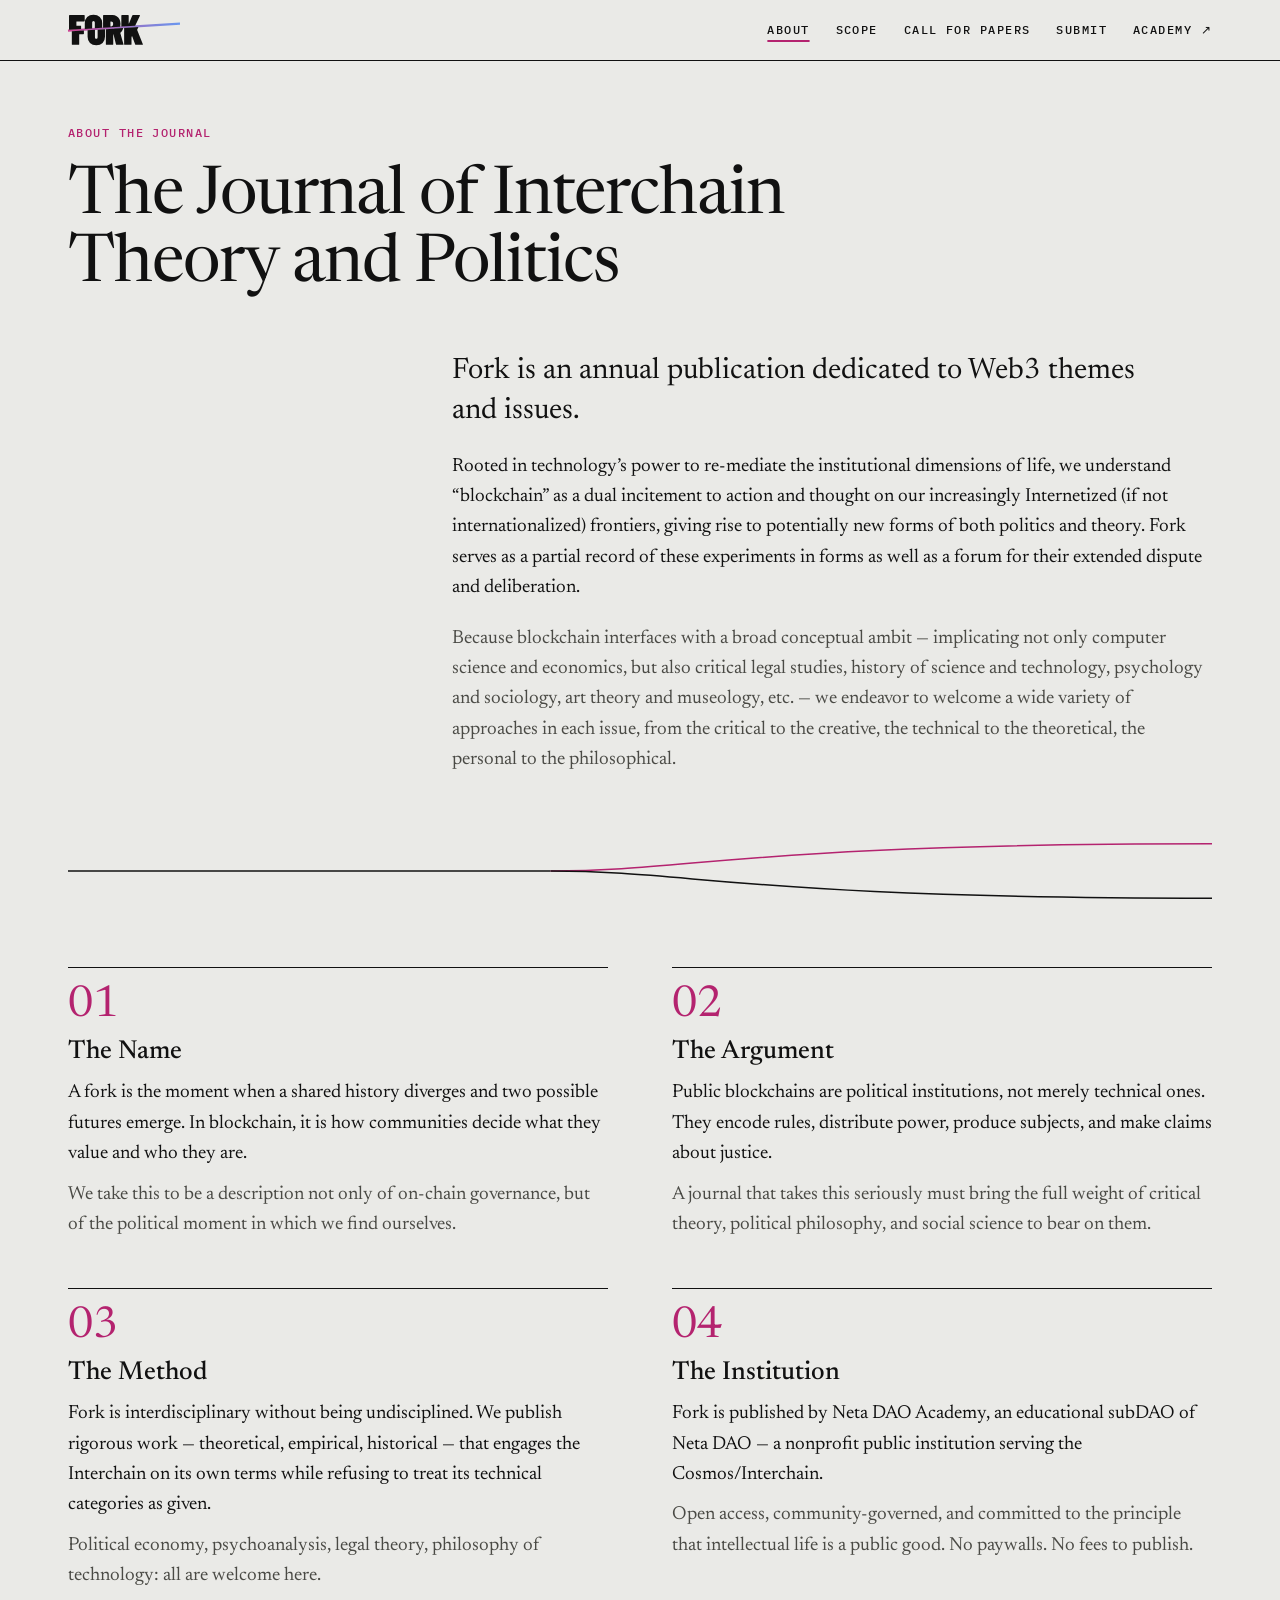
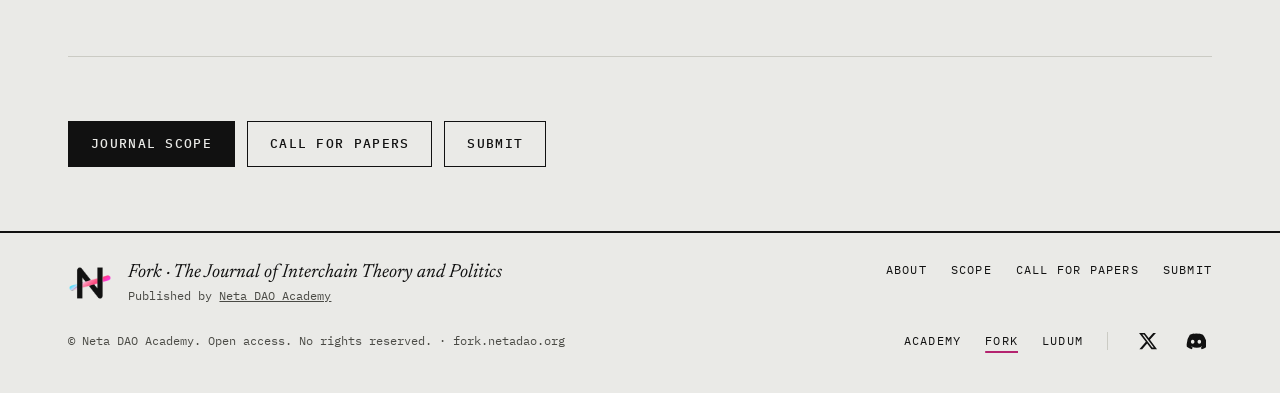
==== commit 5b6bd280: "The shared Neta DAO footer, in Fork's style - Academy, Fork and Ludum, then X and Discord as their o" ====
--- a/about.html
+++ b/about.html
@@ -8,7 +8,7 @@
   <meta name="theme-color" content="#EAEAE7" />
   <link rel="preload" href="/ds/fonts/Newsreader.woff2" as="font" type="font/woff2" crossorigin />
   <link rel="stylesheet" href="/ds/tokens.css?v=4" />
-  <link rel="stylesheet" href="/ds/bundle.css?v=4" />
+  <link rel="stylesheet" href="/ds/bundle.css?v=5" />
   <script src="/ds/bundle.js?v=4" defer></script>
   <script src="https://netadao.org/radio/radio.js" defer></script>
 </head>
@@ -57,6 +57,13 @@
     </div>
     <nav class="fk-footer__nav" aria-label="Footer"><a href="/about.html">About</a><a href="/scope.html">Scope</a><a href="/cfp.html">Call for Papers</a><a href="/submit.html">Submit</a></nav>
     <p class="fk-footer__print">© Neta DAO Academy. Open access. No rights reserved. · fork.netadao.org</p>
+    <nav class="fk-footer__family" aria-label="Neta DAO">
+      <ul class="fk-footer__sites"><li><a href="https://academy.netadao.org">Academy</a></li><li><a href="https://fork.netadao.org" aria-current="true">Fork</a></li><li><a href="https://ludum.netadao.org">Ludum</a></li></ul>
+      <ul class="fk-footer__marks">
+        <li><a class="fk-footer__icon" href="https://x.com/NetaDAO_Academy" aria-label="Neta DAO Academy on X"><svg viewBox="0 0 24 24" aria-hidden="true"><path fill="currentColor" d="M18.244 2.25h3.308l-7.227 8.26 8.502 11.24H16.17l-5.214-6.817L4.99 21.75H1.68l7.73-8.835L1.254 2.25H8.08l4.713 6.231Zm-1.161 17.52h1.833L7.084 4.126H5.117Z"/></svg></a></li>
+        <li><a class="fk-footer__icon" href="https://discord.com/invite/gvjC86WXC2" aria-label="Neta DAO on Discord"><svg viewBox="0 0 24 24" aria-hidden="true"><path fill="currentColor" d="M20.317 4.37a19.79 19.79 0 0 0-4.885-1.515c-.074.127-.158.298-.217.432a18.27 18.27 0 0 0-5.487 0 4.64 4.64 0 0 0-.218-.432A19.736 19.736 0 0 0 4.625 4.37 20.02 20.02 0 0 0 1 18.855a19.9 19.9 0 0 0 5.993 3.03 14.62 14.62 0 0 0 1.226-1.994 12.7 12.7 0 0 1-1.93-.934c.162-.12.32-.246.474-.373a14.18 14.18 0 0 0 12.281 0c.155.127.313.252.475.373-.616.366-1.265.68-1.93.934a14.49 14.49 0 0 0 1.225 1.994 19.87 19.87 0 0 0 5.994-3.03A20.03 20.03 0 0 0 20.317 4.37ZM8.02 15.332c-1.17 0-2.128-1.065-2.128-2.366S6.85 10.6 8.02 10.6c1.18 0 2.147 1.075 2.128 2.366 0 1.301-.947 2.366-2.128 2.366Zm7.974 0c-1.17 0-2.128-1.065-2.128-2.366s.958-2.366 2.128-2.366c1.18 0 2.147 1.075 2.128 2.366 0 1.301-.947 2.366-2.128 2.366Z"/></svg></a></li>
+      </ul>
+    </nav>
   </div>
 </footer>
 <script>document.addEventListener('DOMContentLoaded', function () { if (window.Fork) Fork.enhance(); });</script>
--- a/ds/bundle.css
+++ b/ds/bundle.css
@@ -117,7 +117,22 @@
 .fk-footer__nav { display: flex; flex-wrap: wrap; gap: var(--space-2) var(--space-6); font: 400 12px/1.5 var(--font-mono); letter-spacing: .1em; text-transform: uppercase; }
 .fk-footer__nav a { color: var(--ink); text-decoration: none; }
 .fk-footer__nav a:hover { color: var(--issue); }
-.fk-footer__print { flex: 1 1 100%; margin: 0; }
+.fk-footer__print { flex: 1 1 auto; align-self: center; margin: 0; }
+/* the footer every Neta DAO site shares: the family's sites, then X and Discord as their own marks, on the small print's row */
+.fk-footer__family { display: flex; flex-wrap: wrap; align-items: center; gap: var(--space-2) var(--space-6); margin-left: auto; }
+.fk-footer__sites, .fk-footer__marks { display: flex; flex-wrap: wrap; align-items: center; margin: 0; padding: 0; list-style: none; }
+.fk-footer__sites { gap: var(--space-2) var(--space-6); padding-right: var(--space-6); border-right: var(--stroke-hairline) solid var(--rule); font: 400 12px/1.5 var(--font-mono); letter-spacing: .1em; text-transform: uppercase; }
+.fk-footer__sites a { color: var(--ink); text-decoration: none; }
+.fk-footer__sites a:hover { color: var(--issue); }
+.fk-footer__sites a[aria-current] { text-decoration: underline; text-decoration-color: var(--issue); text-decoration-thickness: 2px; text-underline-offset: 6px; }
+.fk-footer__marks { gap: var(--space-4); }
+.fk-footer__icon { display: grid; place-items: center; width: 32px; height: 32px; color: var(--ink); }
+.fk-footer__icon:hover { color: var(--issue); }
+.fk-footer__icon svg { display: block; width: 20px; height: 20px; }
+@media (max-width: 720px) {
+  .fk-footer__print { flex-basis: 100%; }
+  .fk-footer__family { margin-left: 0; }
+}
 
 /* ---- titles ---------------------------------------------------------------- */
 .fk-titleblock { display: flex; flex-direction: column; gap: 22px; max-width: 980px; }
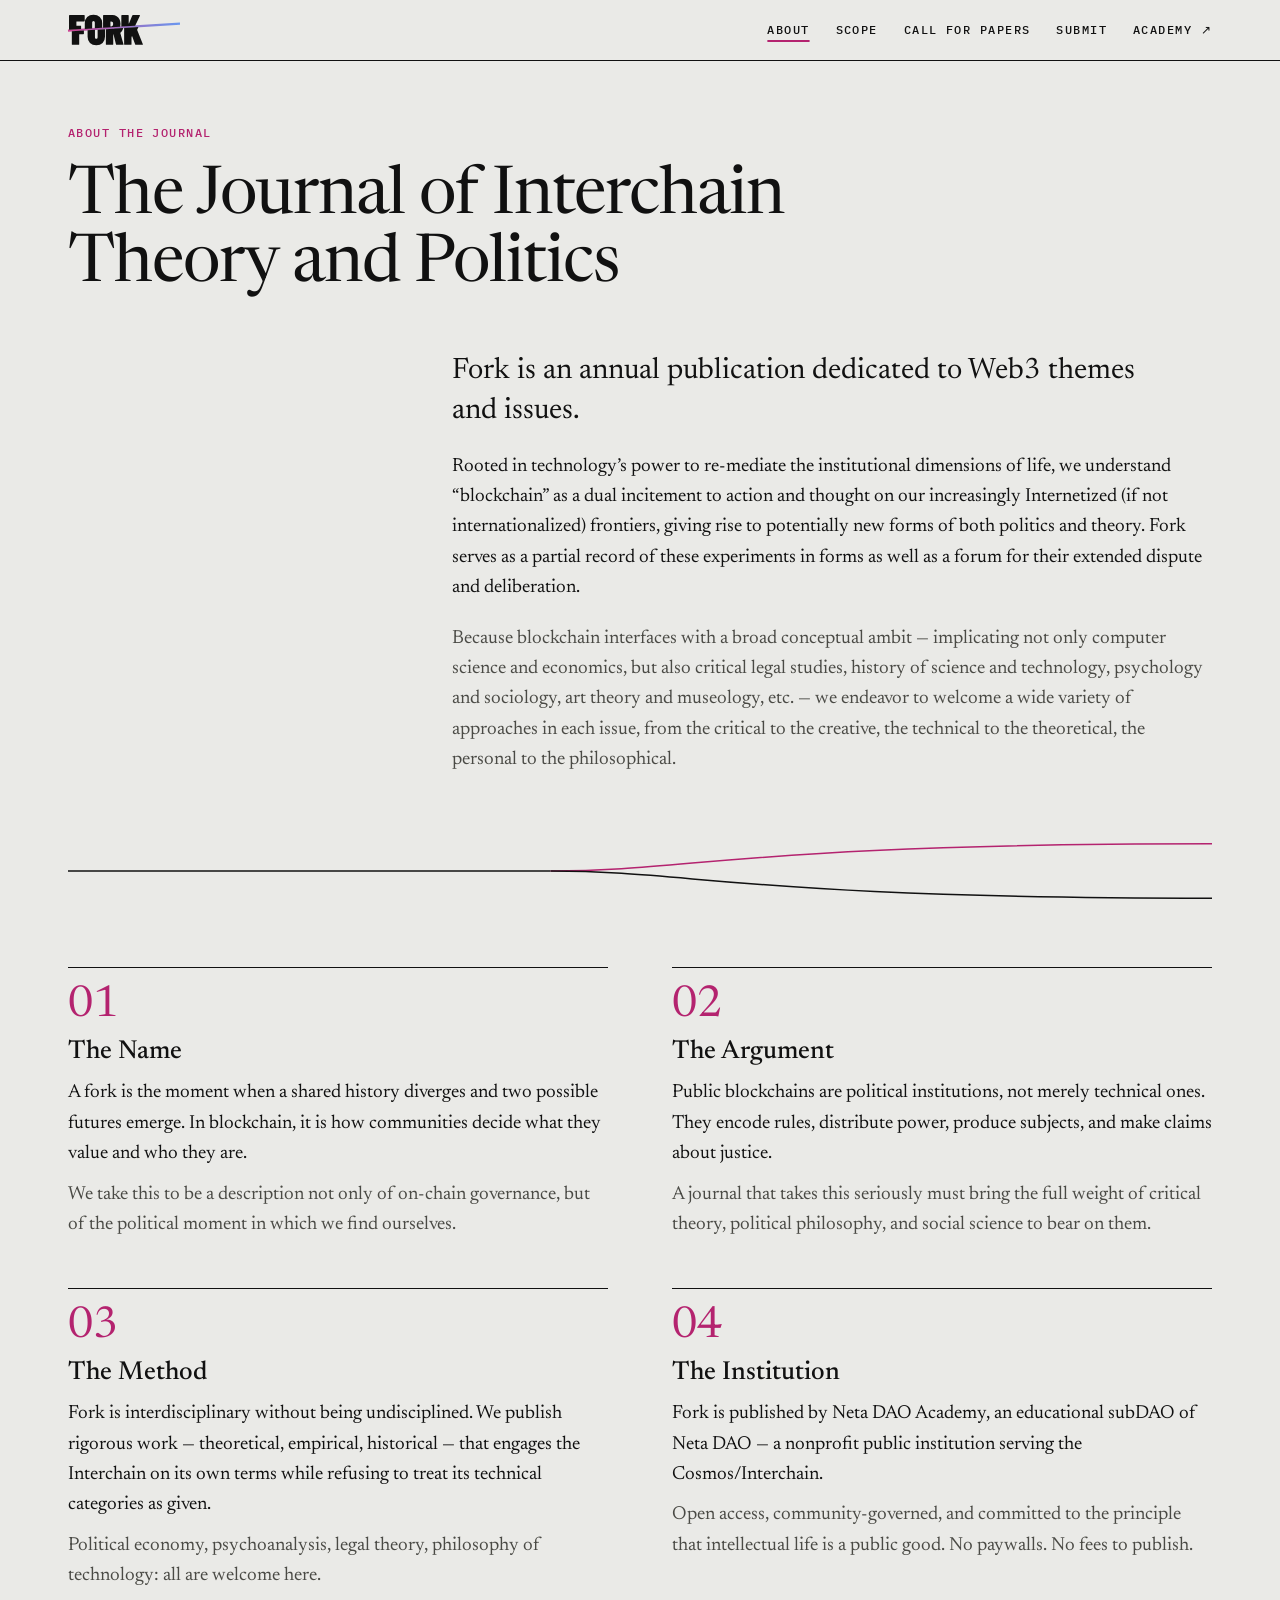
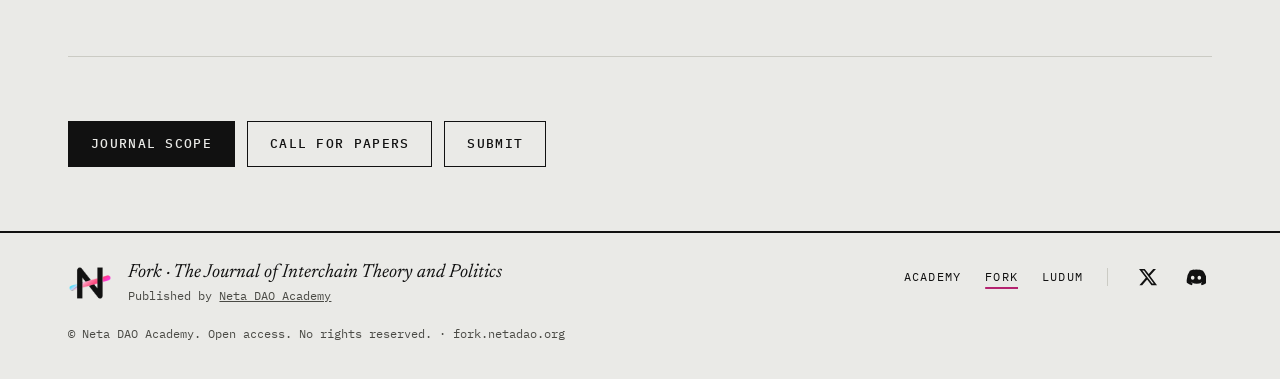
==== commit f5a5c387: "Footer: no second set of page links The header carries About, Scope, Call for Papers and Submit, so " ====
--- a/about.html
+++ b/about.html
@@ -8,7 +8,7 @@
   <meta name="theme-color" content="#EAEAE7" />
   <link rel="preload" href="/ds/fonts/Newsreader.woff2" as="font" type="font/woff2" crossorigin />
   <link rel="stylesheet" href="/ds/tokens.css?v=4" />
-  <link rel="stylesheet" href="/ds/bundle.css?v=5" />
+  <link rel="stylesheet" href="/ds/bundle.css?v=6" />
   <script src="/ds/bundle.js?v=4" defer></script>
   <script src="https://netadao.org/radio/radio.js" defer></script>
 </head>
@@ -55,8 +55,6 @@
       <a href="https://netadao.org" aria-label="Neta DAO"><img src="/assets/neta-mark-paper.png" alt="" width="251" height="192"></a>
       <div class="fk-footer__names"><span class="fk-footer__title">Fork · The Journal of Interchain Theory and Politics</span><span class="fk-footer__by">Published by <a href="https://academy.netadao.org">Neta DAO Academy</a></span></div>
     </div>
-    <nav class="fk-footer__nav" aria-label="Footer"><a href="/about.html">About</a><a href="/scope.html">Scope</a><a href="/cfp.html">Call for Papers</a><a href="/submit.html">Submit</a></nav>
-    <p class="fk-footer__print">© Neta DAO Academy. Open access. No rights reserved. · fork.netadao.org</p>
     <nav class="fk-footer__family" aria-label="Neta DAO">
       <ul class="fk-footer__sites"><li><a href="https://academy.netadao.org">Academy</a></li><li><a href="https://fork.netadao.org" aria-current="true">Fork</a></li><li><a href="https://ludum.netadao.org">Ludum</a></li></ul>
       <ul class="fk-footer__marks">
@@ -64,6 +62,7 @@
         <li><a class="fk-footer__icon" href="https://discord.com/invite/gvjC86WXC2" aria-label="Neta DAO on Discord"><svg viewBox="0 0 24 24" aria-hidden="true"><path fill="currentColor" d="M20.317 4.37a19.79 19.79 0 0 0-4.885-1.515c-.074.127-.158.298-.217.432a18.27 18.27 0 0 0-5.487 0 4.64 4.64 0 0 0-.218-.432A19.736 19.736 0 0 0 4.625 4.37 20.02 20.02 0 0 0 1 18.855a19.9 19.9 0 0 0 5.993 3.03 14.62 14.62 0 0 0 1.226-1.994 12.7 12.7 0 0 1-1.93-.934c.162-.12.32-.246.474-.373a14.18 14.18 0 0 0 12.281 0c.155.127.313.252.475.373-.616.366-1.265.68-1.93.934a14.49 14.49 0 0 0 1.225 1.994 19.87 19.87 0 0 0 5.994-3.03A20.03 20.03 0 0 0 20.317 4.37ZM8.02 15.332c-1.17 0-2.128-1.065-2.128-2.366S6.85 10.6 8.02 10.6c1.18 0 2.147 1.075 2.128 2.366 0 1.301-.947 2.366-2.128 2.366Zm7.974 0c-1.17 0-2.128-1.065-2.128-2.366s.958-2.366 2.128-2.366c1.18 0 2.147 1.075 2.128 2.366 0 1.301-.947 2.366-2.128 2.366Z"/></svg></a></li>
       </ul>
     </nav>
+    <p class="fk-footer__print">© Neta DAO Academy. Open access. No rights reserved. · fork.netadao.org</p>
   </div>
 </footer>
 <script>document.addEventListener('DOMContentLoaded', function () { if (window.Fork) Fork.enhance(); });</script>
--- a/ds/bundle.css
+++ b/ds/bundle.css
@@ -114,12 +114,10 @@
 .fk-footer__title { font: italic 400 19px/1.3 var(--font-text); }
 .fk-footer__by, .fk-footer__print { font: 400 12px/1.5 var(--font-mono); color: var(--ink-2); }
 .fk-footer__by a, .fk-footer__print a { color: var(--ink-2); }
-.fk-footer__nav { display: flex; flex-wrap: wrap; gap: var(--space-2) var(--space-6); font: 400 12px/1.5 var(--font-mono); letter-spacing: .1em; text-transform: uppercase; }
-.fk-footer__nav a { color: var(--ink); text-decoration: none; }
-.fk-footer__nav a:hover { color: var(--issue); }
-.fk-footer__print { flex: 1 1 auto; align-self: center; margin: 0; }
-/* the footer every Neta DAO site shares: the family's sites, then X and Discord as their own marks, on the small print's row */
-.fk-footer__family { display: flex; flex-wrap: wrap; align-items: center; gap: var(--space-2) var(--space-6); margin-left: auto; }
+.fk-footer__print { flex: 1 1 100%; margin: 0; }
+/* the footer every Neta DAO site shares: the family's sites, then X and Discord as their own marks, beside the journal's name.
+   The header carries the journal's own pages, so the footer doesn't repeat them. */
+.fk-footer__family { display: flex; flex-wrap: wrap; align-items: center; gap: var(--space-2) var(--space-6); }
 .fk-footer__sites, .fk-footer__marks { display: flex; flex-wrap: wrap; align-items: center; margin: 0; padding: 0; list-style: none; }
 .fk-footer__sites { gap: var(--space-2) var(--space-6); padding-right: var(--space-6); border-right: var(--stroke-hairline) solid var(--rule); font: 400 12px/1.5 var(--font-mono); letter-spacing: .1em; text-transform: uppercase; }
 .fk-footer__sites a { color: var(--ink); text-decoration: none; }
@@ -129,10 +127,6 @@
 .fk-footer__icon { display: grid; place-items: center; width: 32px; height: 32px; color: var(--ink); }
 .fk-footer__icon:hover { color: var(--issue); }
 .fk-footer__icon svg { display: block; width: 20px; height: 20px; }
-@media (max-width: 720px) {
-  .fk-footer__print { flex-basis: 100%; }
-  .fk-footer__family { margin-left: 0; }
-}
 
 /* ---- titles ---------------------------------------------------------------- */
 .fk-titleblock { display: flex; flex-direction: column; gap: 22px; max-width: 980px; }
